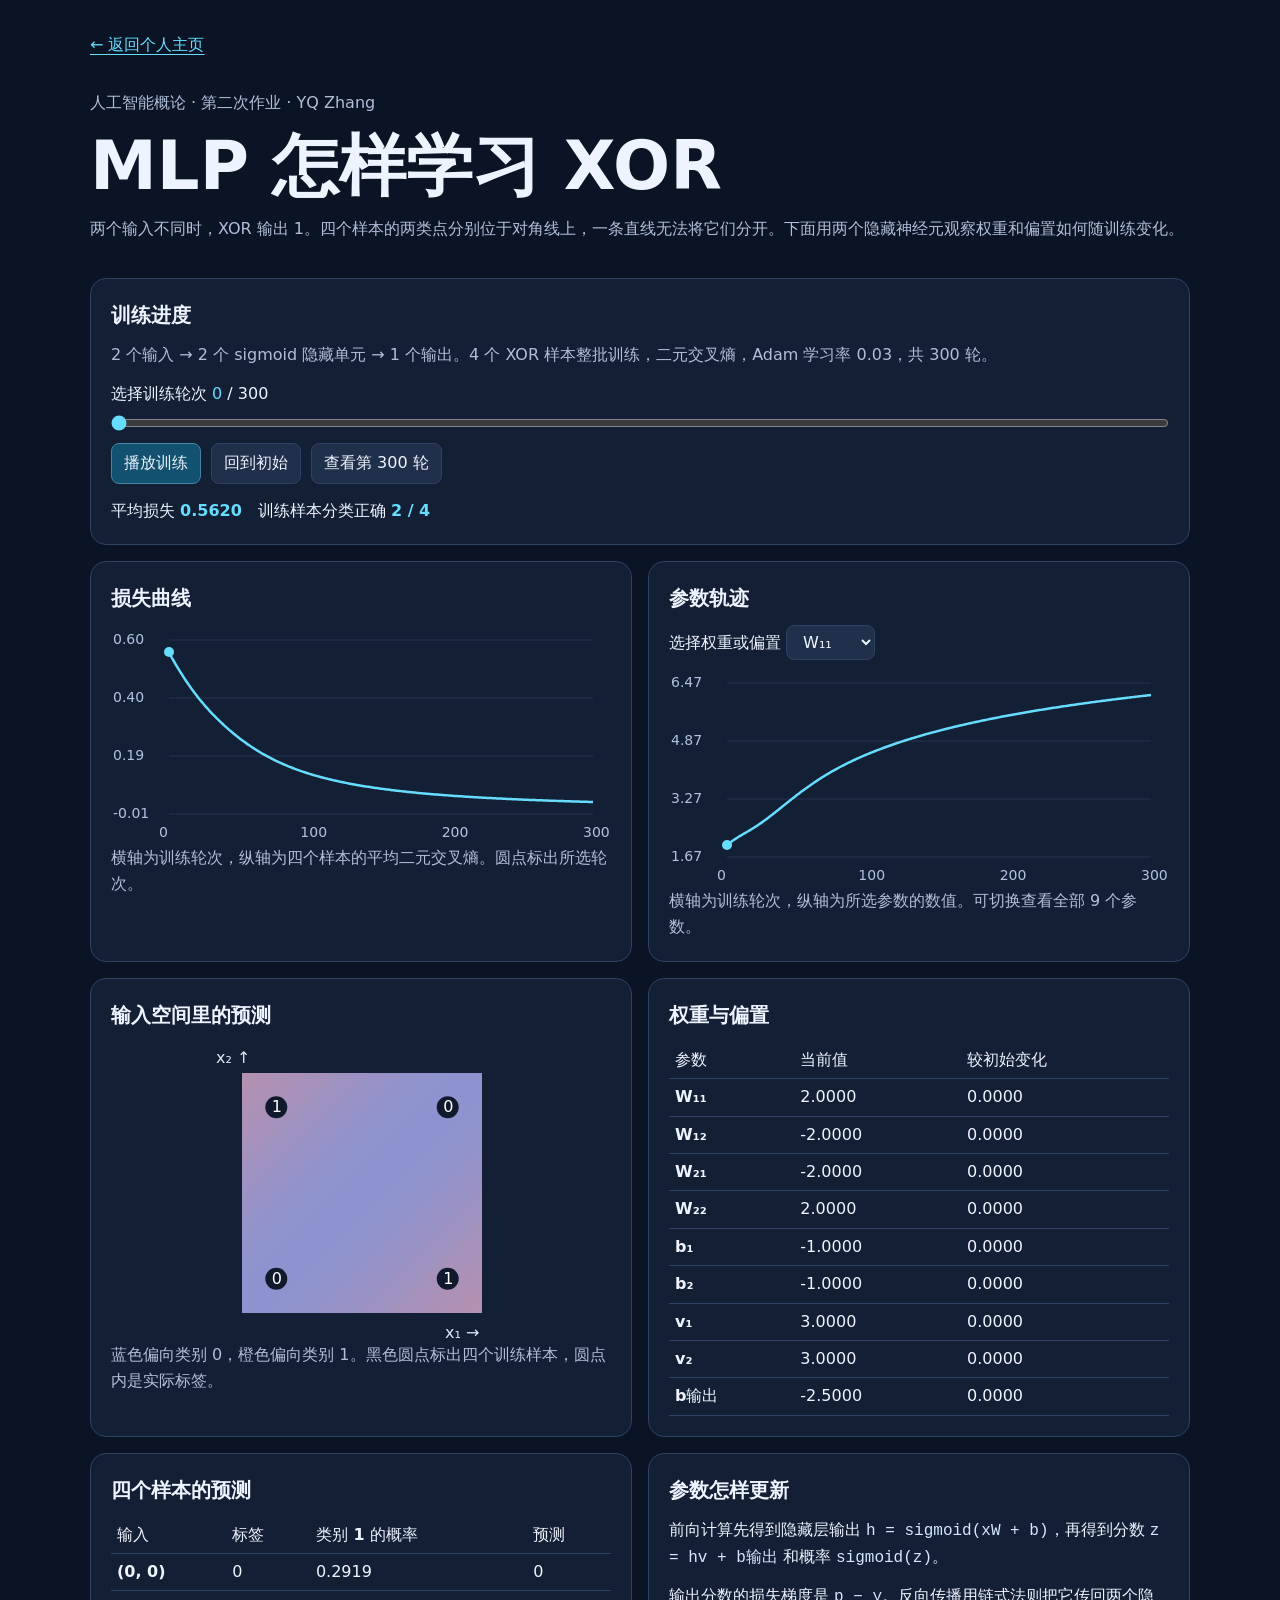
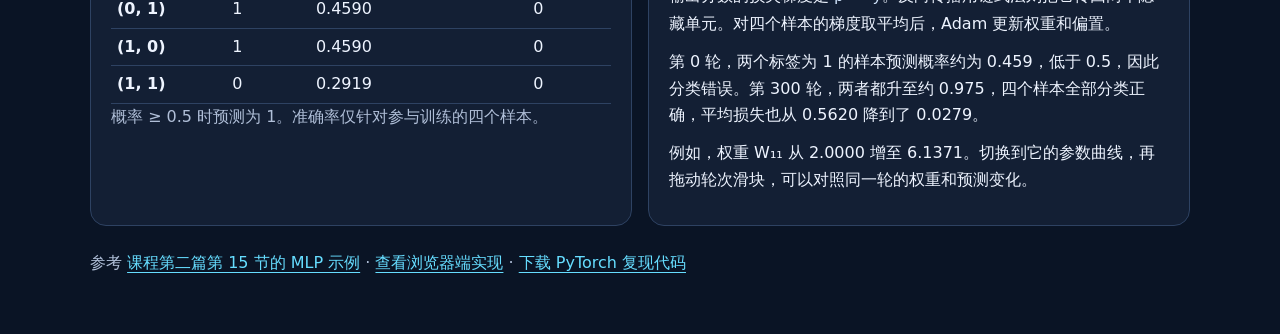
==== mlp.html @ 73d7cc65 "Add files via upload" ====
<!doctype html>
<html lang="zh-CN">
<head>
  <meta charset="utf-8">
  <meta name="viewport" content="width=device-width, initial-scale=1">
  <title>MLP 怎样学习 XOR · YQ Zhang</title>
  <script defer src="mlp.js"></script>
  <style>
    :root {color-scheme:dark; --ink:#eef4ff; --muted:#b0bfd8; --line:#2e4262; --accent:#66ddff; --panel:#131f34}
    * {box-sizing:border-box}
    body {margin:0; background:#0a1425; color:var(--ink); font:16px/1.65 system-ui,"Microsoft YaHei",sans-serif}
    main {width:min(1100px,calc(100% - 32px)); margin:auto; padding:32px 0 60px}
    a {color:var(--accent); text-underline-offset:4px}
    header {padding:32px 0 24px}
    h1 {font-size:clamp(2.1rem,6vw,4.2rem); line-height:1.12; margin:0 0 12px}
    h2 {font-size:1.25rem; margin:0 0 10px}
    p {margin:0 0 12px}
    .intro,.caption,figcaption {color:var(--muted)}
    .panel {border:1px solid var(--line); border-radius:16px; padding:20px; background:var(--panel); min-width:0}
    .grid {display:grid; grid-template-columns:repeat(2,minmax(0,1fr)); gap:16px; margin:16px 0}
    .controls,.metrics {display:flex; gap:10px; flex-wrap:wrap; align-items:center}
    .metrics {margin-top:14px; gap:16px}
    .metrics strong,output {color:var(--accent); font-variant-numeric:tabular-nums}
    .slider {display:block; width:100%; margin:8px 0 12px; accent-color:var(--accent)}
    button,select {font:inherit; border:1px solid var(--line); border-radius:8px; padding:6px 12px; background:#202f4a; color:var(--ink)}
    button {cursor:pointer}
    button:hover {border-color:var(--accent)}
    button:focus-visible,select:focus-visible,a:focus-visible,input:focus-visible {outline:2px solid var(--accent); outline-offset:3px}
    #play {background:#125270; border-color:#4385a3}
    canvas {display:block; width:100%; height:auto; margin-top:8px}
    #map {max-width:300px; margin:0 auto}
    figure {margin:0}
    table {border-collapse:collapse; width:100%; font-variant-numeric:tabular-nums}
    td,th {text-align:left; padding:5px 6px; border-bottom:1px solid var(--line)}
    th {font-weight:550}
    code {color:#d5e8ff; overflow-wrap:anywhere}
    footer {margin-top:24px;color:var(--muted)}
    @media(max-width:720px) { .grid {grid-template-columns:1fr} }
  </style>
</head>
<body>
<main>
  <a href="index.html">← 返回个人主页</a>
  <header>
    <p class="caption">人工智能概论 · 第二次作业 · YQ Zhang</p>
    <h1>MLP 怎样学习 XOR</h1>
    <p class="intro">两个输入不同时，XOR 输出 1。四个样本的两类点分别位于对角线上，一条直线无法将它们分开。下面用两个隐藏神经元观察权重和偏置如何随训练变化。</p>
  </header>
  <section class="panel" aria-labelledby="training">
    <h2 id="training">训练进度</h2>
    <p class="caption">2 个输入 → 2 个 sigmoid 隐藏单元 → 1 个输出。4 个 XOR 样本整批训练，二元交叉熵，Adam 学习率 0.03，共 300 轮。</p>
    <label for="epoch">选择训练轮次 <output id="epoch-value" for="epoch">0</output> / 300</label>
    <input class="slider" id="epoch" type="range" min="0" max="300" value="0">
    <div class="controls"><button id="play" type="button">播放训练</button><button id="reset" type="button">回到初始</button><button id="end" type="button">查看第 300 轮</button></div>
    <div class="metrics"><span>平均损失 <strong id="loss-value">—</strong></span><span>训练样本分类正确 <strong id="accuracy">—</strong></span></div>
    <noscript>请启用 JavaScript 以运行训练和显示图表。</noscript>
  </section>
  <div class="grid">
    <figure class="panel">
      <h2>损失曲线</h2>
      <canvas id="loss" width="500" height="220" role="img"></canvas>
      <figcaption>横轴为训练轮次，纵轴为四个样本的平均二元交叉熵。圆点标出所选轮次。</figcaption>
    </figure>
    <figure class="panel">
      <h2>参数轨迹</h2>
      <label for="parameter">选择权重或偏置</label> <select id="parameter"></select>
      <canvas id="trace" width="500" height="220" role="img"></canvas>
      <figcaption>横轴为训练轮次，纵轴为所选参数的数值。可切换查看全部 9 个参数。</figcaption>
    </figure>
    <figure class="panel">
      <h2>输入空间里的预测</h2>
      <canvas id="map" width="300" height="300" role="img" aria-label="XOR 输入平面的预测概率热图，具体样本预测见下表"></canvas>
      <figcaption>蓝色偏向类别 0，橙色偏向类别 1。黑色圆点标出四个训练样本，圆点内是实际标签。</figcaption>
    </figure>
    <section class="panel">
      <h2>权重与偏置</h2>
      <table aria-label="所选轮次的模型参数">
        <thead><tr><th scope="col">参数</th><th scope="col">当前值</th><th scope="col">较初始变化</th></tr></thead>
        <tbody id="parameters"></tbody>
      </table>
    </section>
  </div>
  <div class="grid">
    <section class="panel">
      <h2>四个样本的预测</h2>
      <table aria-label="XOR 样本的预测结果">
        <thead><tr><th scope="col">输入</th><th scope="col">标签</th><th scope="col">类别 1 的概率</th><th scope="col">预测</th></tr></thead>
        <tbody id="predictions"></tbody>
      </table>
      <p class="caption">概率 ≥ 0.5 时预测为 1。准确率仅针对参与训练的四个样本。</p>
    </section>
    <section class="panel">
      <h2>参数怎样更新</h2>
      <p>前向计算先得到隐藏层输出 <code>h = sigmoid(xW + b)</code>，再得到分数 <code>z = hv + b输出</code> 和概率 <code>sigmoid(z)</code>。</p>
      <p>输出分数的损失梯度是 <code>p − y</code>。反向传播用链式法则把它传回两个隐藏单元。对四个样本的梯度取平均后，Adam 更新权重和偏置。</p>
      <p>第 0 轮，两个标签为 1 的样本预测概率约为 0.459，低于 0.5，因此分类错误。第 300 轮，两者都升至约 0.975，四个样本全部分类正确，平均损失也从 0.5620 降到了 0.0279。</p>
      <p>例如，权重 W₁₁ 从 2.0000 增至 6.1371。切换到它的参数曲线，再拖动轮次滑块，可以对照同一轮的权重和预测变化。</p>
    </section>
  </div>
  <footer>参考 <a href="https://zhumy.github.io/Introduction_to_Artificial_Intelligence/#v7-p034c">课程第二篇第 15 节的 MLP 示例</a> · <a href="mlp.js">查看浏览器端实现</a> · <a href="mlp.py" download>下载 PyTorch 复现代码</a></footer>
</main>
</body>
</html>
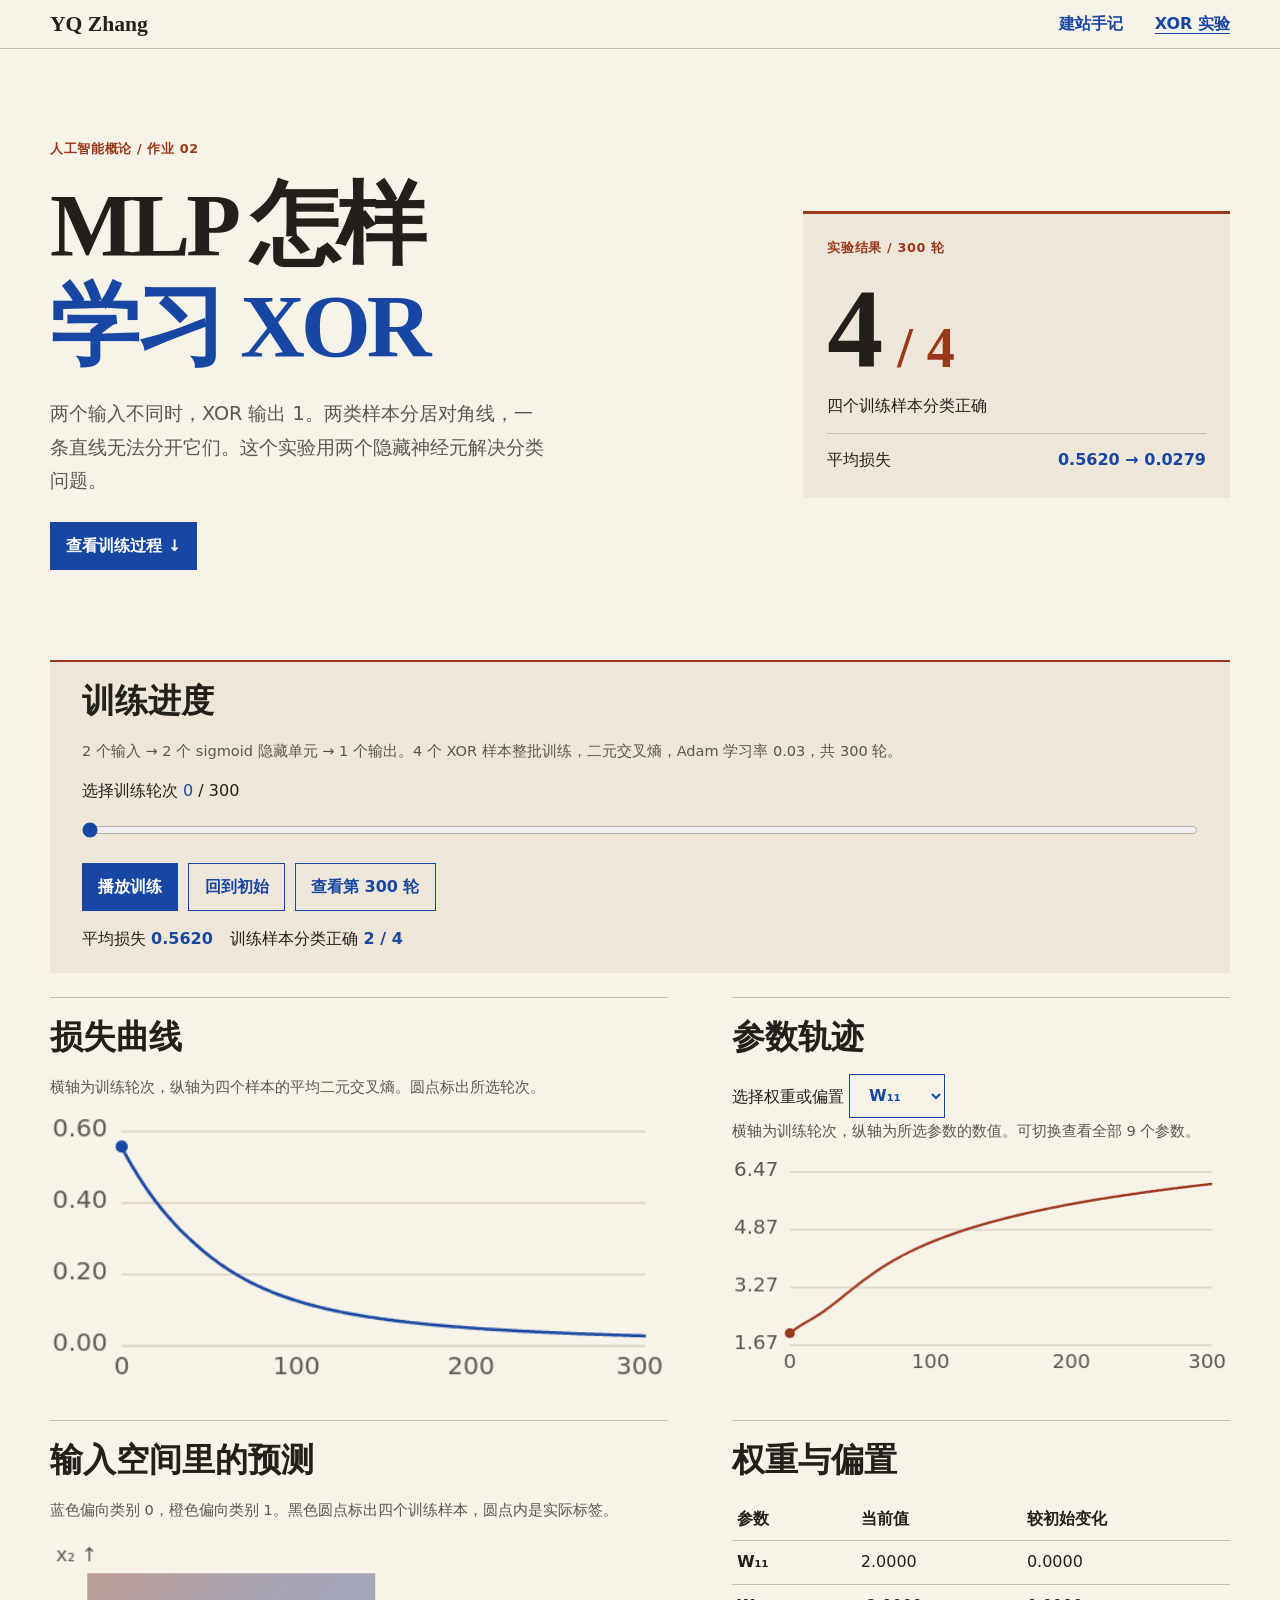
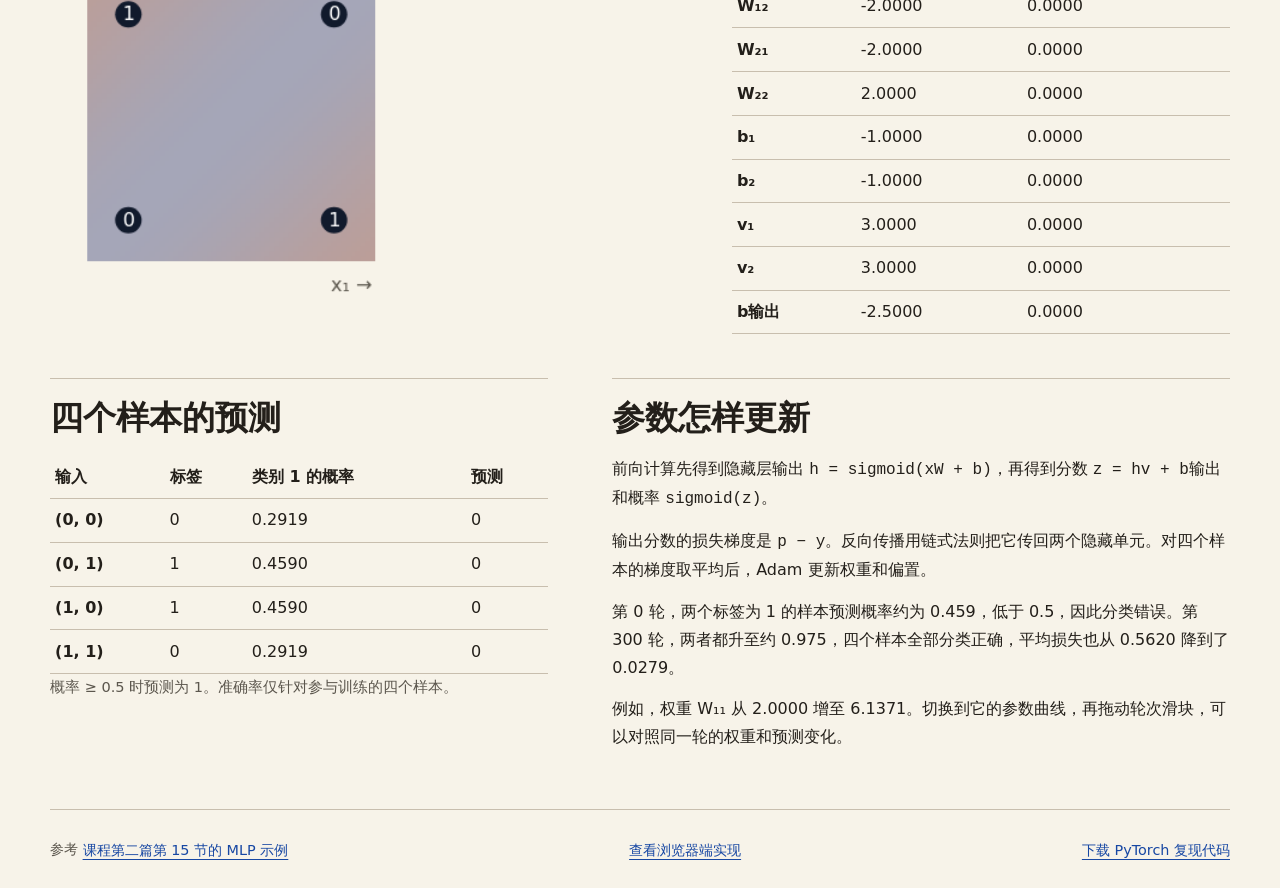
==== commit 2f1aeeb4: "Publish AI practice journal redesign" ====
--- a/mlp.html
+++ b/mlp.html
@@ -1,53 +1,46 @@
 <!doctype html>
-<html lang="zh-CN">
+<html lang="zh-CN" data-type="software" data-motion="on">
 <head>
   <meta charset="utf-8">
   <meta name="viewport" content="width=device-width, initial-scale=1">
   <title>MLP 怎样学习 XOR · YQ Zhang</title>
+  <meta name="theme-color" content="#f7f3e9">
+  <meta name="page-type" content="software">
+  <meta name="site-kind" content="software">
+  <meta name="description" content="用曲线、参数表和预测热图观察 MLP 学习 XOR 的 300 轮训练。">
+  <meta property="og:title" content="MLP 怎样学习 XOR · YQ Zhang">
+  <meta property="og:description" content="用曲线、参数表和预测热图观察 MLP 学习 XOR 的 300 轮训练。">
+  <link rel="stylesheet" href="journal.css">
   <script defer src="mlp.js"></script>
-  <style>
-    :root {color-scheme:dark; --ink:#eef4ff; --muted:#b0bfd8; --line:#2e4262; --accent:#66ddff; --panel:#131f34}
-    * {box-sizing:border-box}
-    body {margin:0; background:#0a1425; color:var(--ink); font:16px/1.65 system-ui,"Microsoft YaHei",sans-serif}
-    main {width:min(1100px,calc(100% - 32px)); margin:auto; padding:32px 0 60px}
-    a {color:var(--accent); text-underline-offset:4px}
-    header {padding:32px 0 24px}
-    h1 {font-size:clamp(2.1rem,6vw,4.2rem); line-height:1.12; margin:0 0 12px}
-    h2 {font-size:1.25rem; margin:0 0 10px}
-    p {margin:0 0 12px}
-    .intro,.caption,figcaption {color:var(--muted)}
-    .panel {border:1px solid var(--line); border-radius:16px; padding:20px; background:var(--panel); min-width:0}
-    .grid {display:grid; grid-template-columns:repeat(2,minmax(0,1fr)); gap:16px; margin:16px 0}
-    .controls,.metrics {display:flex; gap:10px; flex-wrap:wrap; align-items:center}
-    .metrics {margin-top:14px; gap:16px}
-    .metrics strong,output {color:var(--accent); font-variant-numeric:tabular-nums}
-    .slider {display:block; width:100%; margin:8px 0 12px; accent-color:var(--accent)}
-    button,select {font:inherit; border:1px solid var(--line); border-radius:8px; padding:6px 12px; background:#202f4a; color:var(--ink)}
-    button {cursor:pointer}
-    button:hover {border-color:var(--accent)}
-    button:focus-visible,select:focus-visible,a:focus-visible,input:focus-visible {outline:2px solid var(--accent); outline-offset:3px}
-    #play {background:#125270; border-color:#4385a3}
-    canvas {display:block; width:100%; height:auto; margin-top:8px}
-    #map {max-width:300px; margin:0 auto}
-    figure {margin:0}
-    table {border-collapse:collapse; width:100%; font-variant-numeric:tabular-nums}
-    td,th {text-align:left; padding:5px 6px; border-bottom:1px solid var(--line)}
-    th {font-weight:550}
-    code {color:#d5e8ff; overflow-wrap:anywhere}
-    footer {margin-top:24px;color:var(--muted)}
-    @media(max-width:720px) { .grid {grid-template-columns:1fr} }
-  </style>
 </head>
 <body>
-<main>
-  <a href="index.html">← 返回个人主页</a>
-  <header>
-    <p class="caption">人工智能概论 · 第二次作业 · YQ Zhang</p>
-    <h1>MLP 怎样学习 XOR</h1>
-    <p class="intro">两个输入不同时，XOR 输出 1。四个样本的两类点分别位于对角线上，一条直线无法将它们分开。下面用两个隐藏神经元观察权重和偏置如何随训练变化。</p>
+<a class="skip" href="#top">跳到正文</a>
+<header class="masthead">
+  <nav class="wrap nav-centre" aria-label="页面导航">
+    <a class="brand" href="index.html">YQ Zhang</a>
+    <div class="nav-links">
+      <a href="index.html#process">建站手记</a>
+      <a href="mlp.html" aria-current="page">XOR 实验</a>
+    </div>
+  </nav>
+</header>
+<main id="top" class="wrap experiment" tabindex="-1">
+  <header class="cover experiment-cover" data-enter>
+    <div>
+      <p class="kicker">人工智能概论 / 作业 02</p>
+      <h1>MLP 怎样<br><span>学习 XOR</span></h1>
+      <p class="lede">两个输入不同时，XOR 输出 1。两类样本分居对角线，一条直线无法分开它们。这个实验用两个隐藏神经元解决分类问题。</p>
+      <div class="actions"><a class="button" href="#training">查看训练过程 ↓</a></div>
+    </div>
+    <div class="experiment-result">
+      <p class="kicker">实验结果 / 300 轮</p>
+      <p class="result-number">4<span> / 4</span></p>
+      <p>四个训练样本分类正确</p>
+      <div class="result-loss"><span>平均损失</span><strong>0.5620 → 0.0279</strong></div>
+    </div>
   </header>
-  <section class="panel" aria-labelledby="training">
-    <h2 id="training">训练进度</h2>
+  <section class="panel" id="training" aria-labelledby="training-title">
+    <h2 id="training-title">训练进度</h2>
     <p class="caption">2 个输入 → 2 个 sigmoid 隐藏单元 → 1 个输出。4 个 XOR 样本整批训练，二元交叉熵，Adam 学习率 0.03，共 300 轮。</p>
     <label for="epoch">选择训练轮次 <output id="epoch-value" for="epoch">0</output> / 300</label>
     <input class="slider" id="epoch" type="range" min="0" max="300" value="0">
@@ -58,19 +51,19 @@
   <div class="grid">
     <figure class="panel">
       <h2>损失曲线</h2>
+      <p class="caption">横轴为训练轮次，纵轴为四个样本的平均二元交叉熵。圆点标出所选轮次。</p>
       <canvas id="loss" width="500" height="220" role="img"></canvas>
-      <figcaption>横轴为训练轮次，纵轴为四个样本的平均二元交叉熵。圆点标出所选轮次。</figcaption>
     </figure>
     <figure class="panel">
       <h2>参数轨迹</h2>
       <label for="parameter">选择权重或偏置</label> <select id="parameter"></select>
+      <p class="caption">横轴为训练轮次，纵轴为所选参数的数值。可切换查看全部 9 个参数。</p>
       <canvas id="trace" width="500" height="220" role="img"></canvas>
-      <figcaption>横轴为训练轮次，纵轴为所选参数的数值。可切换查看全部 9 个参数。</figcaption>
     </figure>
     <figure class="panel">
       <h2>输入空间里的预测</h2>
+      <p class="caption">蓝色偏向类别 0，橙色偏向类别 1。黑色圆点标出四个训练样本，圆点内是实际标签。</p>
       <canvas id="map" width="300" height="300" role="img" aria-label="XOR 输入平面的预测概率热图，具体样本预测见下表"></canvas>
-      <figcaption>蓝色偏向类别 0，橙色偏向类别 1。黑色圆点标出四个训练样本，圆点内是实际标签。</figcaption>
     </figure>
     <section class="panel">
       <h2>权重与偏置</h2>
@@ -80,7 +73,7 @@
       </table>
     </section>
   </div>
-  <div class="grid">
+  <div class="grid analysis-grid">
     <section class="panel">
       <h2>四个样本的预测</h2>
       <table aria-label="XOR 样本的预测结果">
@@ -97,7 +90,7 @@
       <p>例如，权重 W₁₁ 从 2.0000 增至 6.1371。切换到它的参数曲线，再拖动轮次滑块，可以对照同一轮的权重和预测变化。</p>
     </section>
   </div>
-  <footer>参考 <a href="https://zhumy.github.io/Introduction_to_Artificial_Intelligence/#v7-p034c">课程第二篇第 15 节的 MLP 示例</a> · <a href="mlp.js">查看浏览器端实现</a> · <a href="mlp.py" download>下载 PyTorch 复现代码</a></footer>
+  <footer class="footer sources"><span>参考 <a href="https://zhumy.github.io/Introduction_to_Artificial_Intelligence/#v7-p034c">课程第二篇第 15 节的 MLP 示例</a></span><a href="mlp.js">查看浏览器端实现</a><a href="mlp.py" download>下载 PyTorch 复现代码</a></footer>
 </main>
 </body>
 </html>
--- a/journal.css
+++ b/journal.css
@@ -0,0 +1,95 @@
+:root {
+  color-scheme: light;
+  --paper: #f7f3e9;
+  --ink: #231f1a;
+  --muted: #5c574e;
+  --line: #c8beae;
+  --blue: #1747a3;
+  --orange: #9d3719;
+  --wash: #eee7d9;
+  --display: "Cormorant Garamond", Georgia, "Songti SC", SimSun, serif;
+  --body: Inter, "Microsoft YaHei", system-ui, sans-serif;
+}
+
+* { box-sizing: border-box; }
+body { margin: 0; background: var(--paper); color: var(--ink); font: 1rem/1.75 var(--body); }
+h1, h2 { font-family: var(--display); line-height: 1.13; text-wrap: balance; }
+h1 { margin: 0; font-size: clamp(2.65rem, 7vw, 7rem); letter-spacing: -.045em; }
+h1 span { color: var(--blue); }
+h2 { margin: 0 0 .55em; font-size: clamp(1.5rem, 3.2vw, 3.45rem); }
+h3 { margin: 0 0 .35rem; font-size: 1.075rem; }
+p { margin: 0 0 .85rem; }
+a { color: var(--blue); text-underline-offset: 4px; }
+a:hover { text-decoration-thickness: 2px; }
+:focus-visible { outline: 2px solid var(--blue); outline-offset: 4px; }
+code { overflow-wrap: anywhere; }
+.wrap { width: min(1180px, calc(100% - 72px)); margin-inline: auto; }
+.skip { position: fixed; z-index: 10; top: 8px; left: 8px; padding: 10px; background: white; transform: translateY(-150%); }
+.skip:focus { transform: none; }
+.masthead { border-bottom: 1px solid var(--line); }
+.masthead nav, .nav-links { display: flex; align-items: center; justify-content: space-between; gap: clamp(.6rem, 3vw, 2rem); }
+.masthead a { display: inline-flex; align-items: center; min-height: 48px; font-weight: 650; }
+.brand { color: var(--ink); font: 700 1.35rem var(--display); text-decoration: none; }
+.nav-links a { text-decoration: none; }
+.nav-links a:hover, .nav-links [aria-current] { text-decoration: underline; }
+.cover { display: grid; grid-template-columns: minmax(0, 1.4fr) minmax(0, .9fr); align-items: center; gap: clamp(2rem, 7vw, 7rem); padding-block: clamp(3.2rem, 10vw, 8rem); }
+main > .cover:not(.experiment-cover) { min-height: calc(100svh - 49px); }
+.cover[data-enter] { animation: arrive .55s ease-out both; }
+@keyframes arrive { from { opacity: .65; transform: translateY(6px); } to { opacity: 1; transform: none; } }
+.kicker { color: var(--orange); font: 700 .8rem/1.5 "IBM Plex Mono", var(--body); letter-spacing: .05em; margin-bottom: 1rem; }
+.lede { margin: 1.3rem 0 1.5rem; color: var(--muted); max-width: 31rem; font-size: clamp(1rem, 1.6vw, 1.2rem); }
+.actions, .controls { display: flex; flex-wrap: wrap; gap: 10px; }
+.button, button, select { display: inline-flex; align-items: center; justify-content: center; min-height: 44px; padding: .58rem .95rem; border: 1px solid var(--blue); background: var(--blue); color: white; font: inherit; font-weight: 700; text-decoration: none; cursor: pointer; transition: background .15s, transform .15s; }
+.button-outline, button:not(#play), select { background: transparent; color: var(--blue); }
+.button:hover, button:hover { transform: translateY(-1px); }
+.button-outline:hover, button:not(#play):hover { background: #e4eafa; }
+.button:active, button:active { transform: translateY(1px); }
+.specimen { display: block; padding: clamp(1rem, 3vw, 2rem); border: 1px solid var(--line); background: var(--wash); color: var(--ink); text-decoration: none; transition: transform .18s, border-color .18s; }
+.specimen:hover { transform: translateY(-2px); border-color: var(--blue); }
+.specimen-head, .specimen-foot { display: flex; justify-content: space-between; gap: .5rem; font-size: .78rem; font-weight: 700; }
+.specimen-head { color: var(--orange); }
+.specimen-foot { color: var(--muted); }
+.specimen-grid { display: grid; grid-template-columns: repeat(2, minmax(0, 1fr)); gap: 3px; margin-block: 12px; }
+.specimen-grid div { display: grid; align-content: space-between; min-height: clamp(70px, 11vw, 128px); padding: clamp(.6rem, 2vw, 1.1rem); background: #efc5a7; }
+.specimen-grid .specimen-blue { background: #cddbef; }
+.specimen-grid strong { font: 700 clamp(1.5rem, 3vw, 3.2rem)/1 var(--display); font-variant-numeric: tabular-nums; }
+.editorial, .author { border-top: 1px solid var(--line); padding-block: clamp(2.5rem, 6vw, 5.5rem); }
+.editorial { display: grid; grid-template-columns: minmax(0, .9fr) minmax(0, 1.4fr); gap: clamp(1rem, 6vw, 6rem); }
+.story { list-style: none; margin: 0; padding: 0; counter-reset: chapter; }
+.story li { counter-increment: chapter; display: grid; grid-template-columns: 2.1rem minmax(0, 1fr); gap: .9rem; }
+.story li::before { content: counter(chapter, decimal-leading-zero); color: var(--orange); font: 700 .8rem/2 monospace; }
+.story li + li, .notes article + article { border-top: 1px solid var(--line); margin-top: .9rem; padding-top: .9rem; }
+.story p, .notes p, .caption { color: var(--muted); }
+.author, .footer { display: flex; flex-wrap: wrap; justify-content: space-between; align-items: baseline; gap: .6rem 1.5rem; }
+.footer { border-top: 1px solid var(--line); padding-block: 1.15rem; color: var(--muted); font-size: .9rem; }
+.footer a { display: inline-flex; align-items: center; min-height: 44px; }
+.experiment-cover { padding-block: clamp(3rem, 7vw, 6rem); }
+.experiment-result { border-top: 3px solid var(--orange); padding: 1.5rem; background: var(--wash); }
+.result-number { font: 700 clamp(4rem, 9vw, 7rem)/1 var(--display); margin-bottom: .4rem; }
+.result-number span { color: var(--orange); font-size: .5em; }
+.result-loss { border-top: 1px solid var(--line); display: flex; flex-wrap: wrap; justify-content: space-between; gap: .5rem; padding-top: .7rem; }
+.result-loss strong, .metrics strong, output { color: var(--blue); font-variant-numeric: tabular-nums; }
+.panel { margin: 0; min-width: 0; border-top: 1px solid var(--line); padding: 1.25rem 0; }
+.panel h2 { font-size: clamp(1.35rem, 2.6vw, 2.35rem); }
+#training { border-color: var(--orange); border-width: 2px; scroll-margin-top: 1rem; background: var(--wash); padding-inline: clamp(.8rem, 3vw, 2rem); }
+.grid { display: grid; grid-template-columns: minmax(0, 1.24fr) minmax(0, 1fr); gap: 1rem clamp(1.5rem, 5vw, 4.5rem); margin-block: 1.5rem; }
+.analysis-grid { grid-template-columns: minmax(0, 1fr) minmax(0, 1.24fr); }
+.metrics { display: flex; flex-wrap: wrap; gap: .4rem 1.1rem; margin-top: .85rem; }
+.slider { display: block; width: 100%; min-height: 44px; margin: .2rem 0 .65rem; accent-color: var(--blue); }
+canvas { display: block; width: 100%; height: auto; }
+#map { max-width: 360px; }
+table { border-collapse: collapse; width: 100%; font-variant-numeric: tabular-nums; }
+td, th { text-align: left; padding: .46rem .32rem; border-bottom: 1px solid var(--line); }
+.caption { font-size: .91rem; }
+
+@media (max-width: 720px) {
+  .wrap { width: calc(100% - 36px); }
+  .cover, .editorial, .grid { grid-template-columns: minmax(0, 1fr); }
+  .cover { gap: 1.5rem; }
+  .nav-links a { font-size: .875rem; }
+  .button, .controls button { flex: 1 1 auto; }
+  td, th { font-size: .88rem; }
+}
+@media (prefers-reduced-motion: reduce) {
+  *, *::before, *::after { animation-duration: .01ms !important; transition-duration: .01ms !important; }
+}
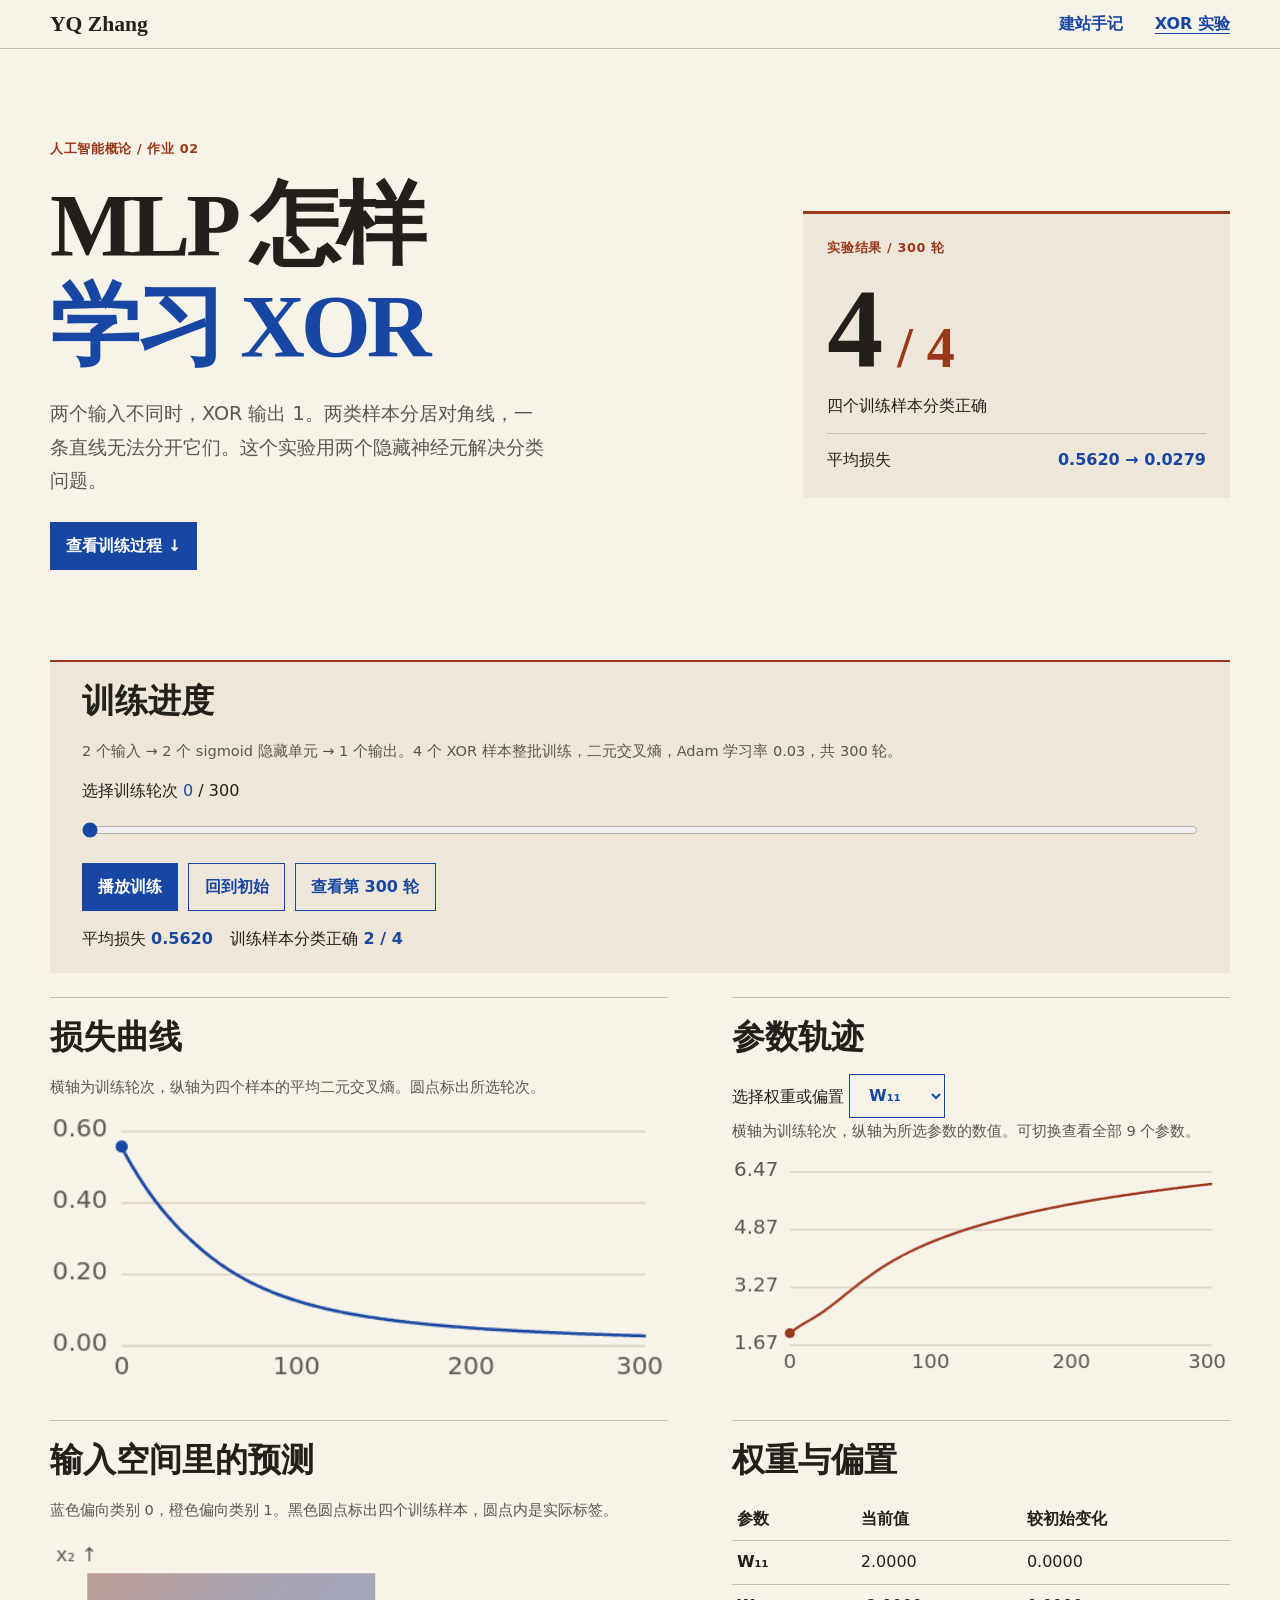
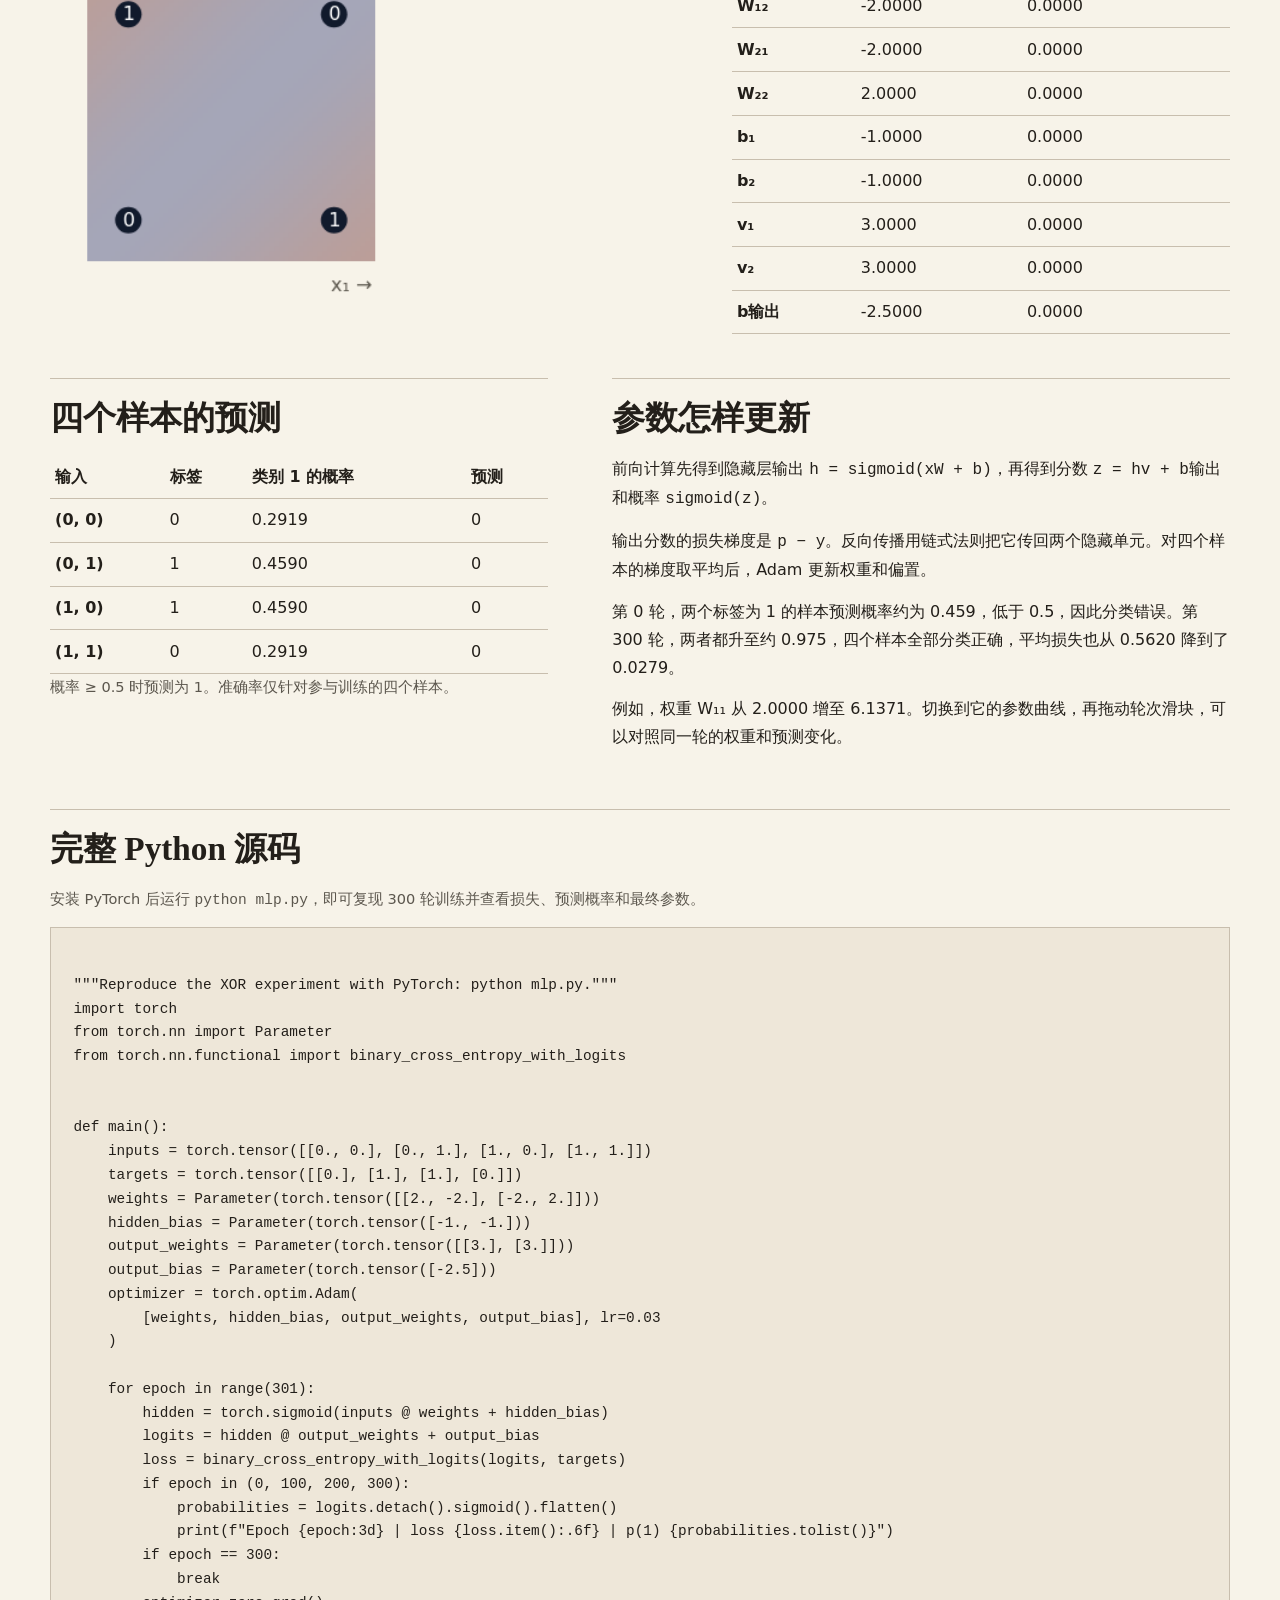
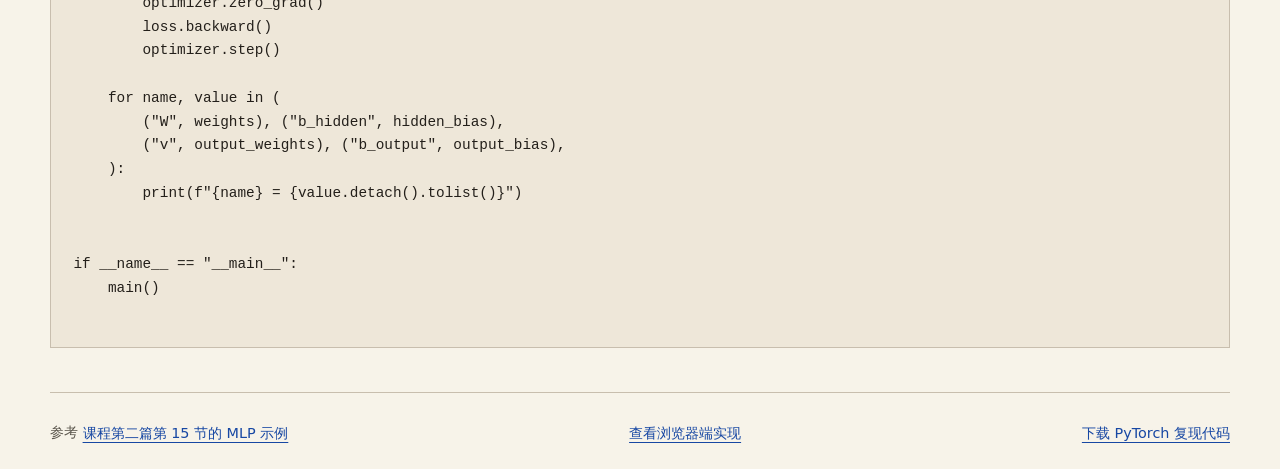
==== commit 1c29bfc1: "Restore homepage content and show full Python source" ====
--- a/mlp.html
+++ b/mlp.html
@@ -11,6 +11,10 @@
   <meta property="og:title" content="MLP 怎样学习 XOR · YQ Zhang">
   <meta property="og:description" content="用曲线、参数表和预测热图观察 MLP 学习 XOR 的 300 轮训练。">
   <link rel="stylesheet" href="journal.css">
+  <style>
+    .python-source { margin: 0 0 1.5rem; }
+    .python-source pre { margin: 0; padding: clamp(.8rem, 3vw, 1.4rem); border: 1px solid var(--line); background: var(--wash); font: .9rem/1.65 "Cascadia Mono", Consolas, monospace; white-space: pre-wrap; overflow-wrap: anywhere; tab-size: 4; }
+  </style>
   <script defer src="mlp.js"></script>
 </head>
 <body>
@@ -90,6 +94,51 @@
       <p>例如，权重 W₁₁ 从 2.0000 增至 6.1371。切换到它的参数曲线，再拖动轮次滑块，可以对照同一轮的权重和预测变化。</p>
     </section>
   </div>
+  <section class="panel python-source" id="python-source" aria-labelledby="python-title">
+    <h2 id="python-title">完整 Python 源码</h2>
+    <p class="caption">安装 PyTorch 后运行 <code>python mlp.py</code>，即可复现 300 轮训练并查看损失、预测概率和最终参数。</p>
+    <pre><code class="language-python">
+"""Reproduce the XOR experiment with PyTorch: python mlp.py."""
+import torch
+from torch.nn import Parameter
+from torch.nn.functional import binary_cross_entropy_with_logits
+
+
+def main():
+    inputs = torch.tensor([[0., 0.], [0., 1.], [1., 0.], [1., 1.]])
+    targets = torch.tensor([[0.], [1.], [1.], [0.]])
+    weights = Parameter(torch.tensor([[2., -2.], [-2., 2.]]))
+    hidden_bias = Parameter(torch.tensor([-1., -1.]))
+    output_weights = Parameter(torch.tensor([[3.], [3.]]))
+    output_bias = Parameter(torch.tensor([-2.5]))
+    optimizer = torch.optim.Adam(
+        [weights, hidden_bias, output_weights, output_bias], lr=0.03
+    )
+
+    for epoch in range(301):
+        hidden = torch.sigmoid(inputs @ weights + hidden_bias)
+        logits = hidden @ output_weights + output_bias
+        loss = binary_cross_entropy_with_logits(logits, targets)
+        if epoch in (0, 100, 200, 300):
+            probabilities = logits.detach().sigmoid().flatten()
+            print(f"Epoch {epoch:3d} | loss {loss.item():.6f} | p(1) {probabilities.tolist()}")
+        if epoch == 300:
+            break
+        optimizer.zero_grad()
+        loss.backward()
+        optimizer.step()
+
+    for name, value in (
+        ("W", weights), ("b_hidden", hidden_bias),
+        ("v", output_weights), ("b_output", output_bias),
+    ):
+        print(f"{name} = {value.detach().tolist()}")
+
+
+if __name__ == "__main__":
+    main()
+    </code></pre>
+  </section>
   <footer class="footer sources"><span>参考 <a href="https://zhumy.github.io/Introduction_to_Artificial_Intelligence/#v7-p034c">课程第二篇第 15 节的 MLP 示例</a></span><a href="mlp.js">查看浏览器端实现</a><a href="mlp.py" download>下载 PyTorch 复现代码</a></footer>
 </main>
 </body>
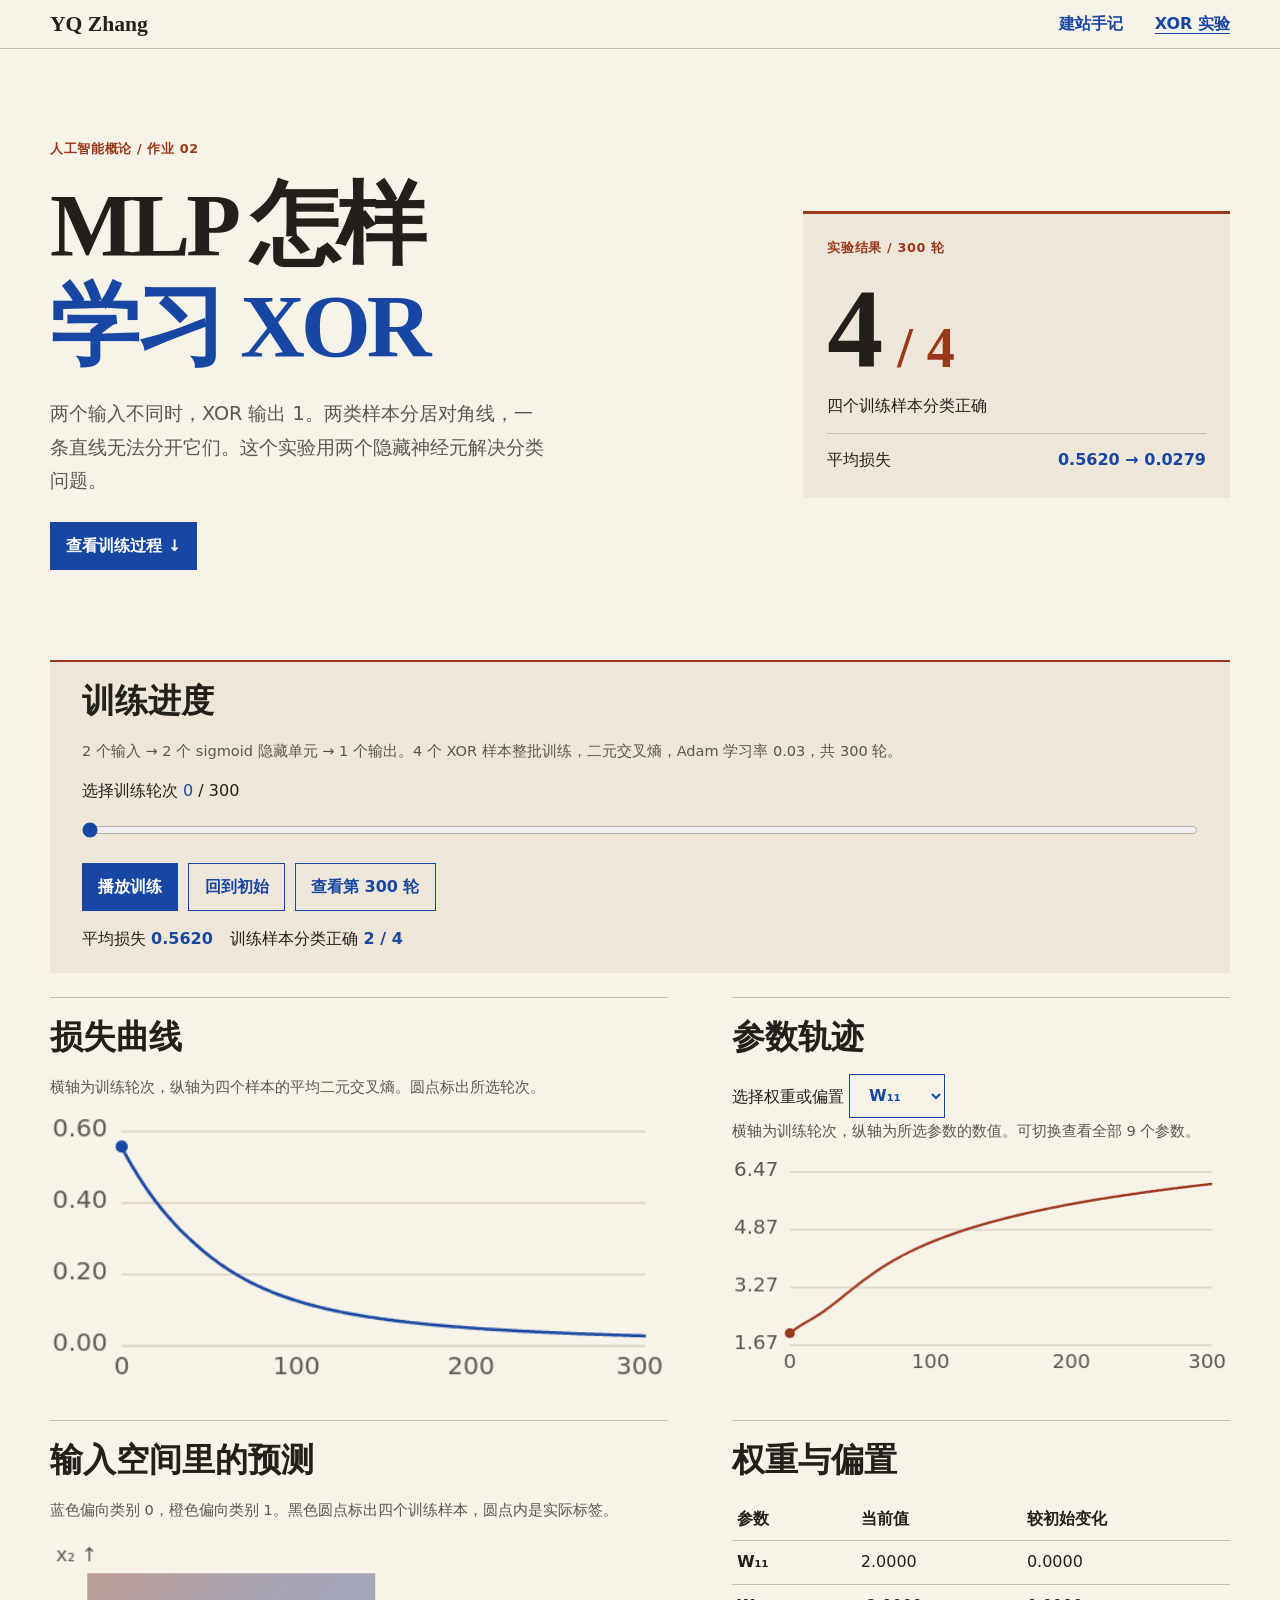
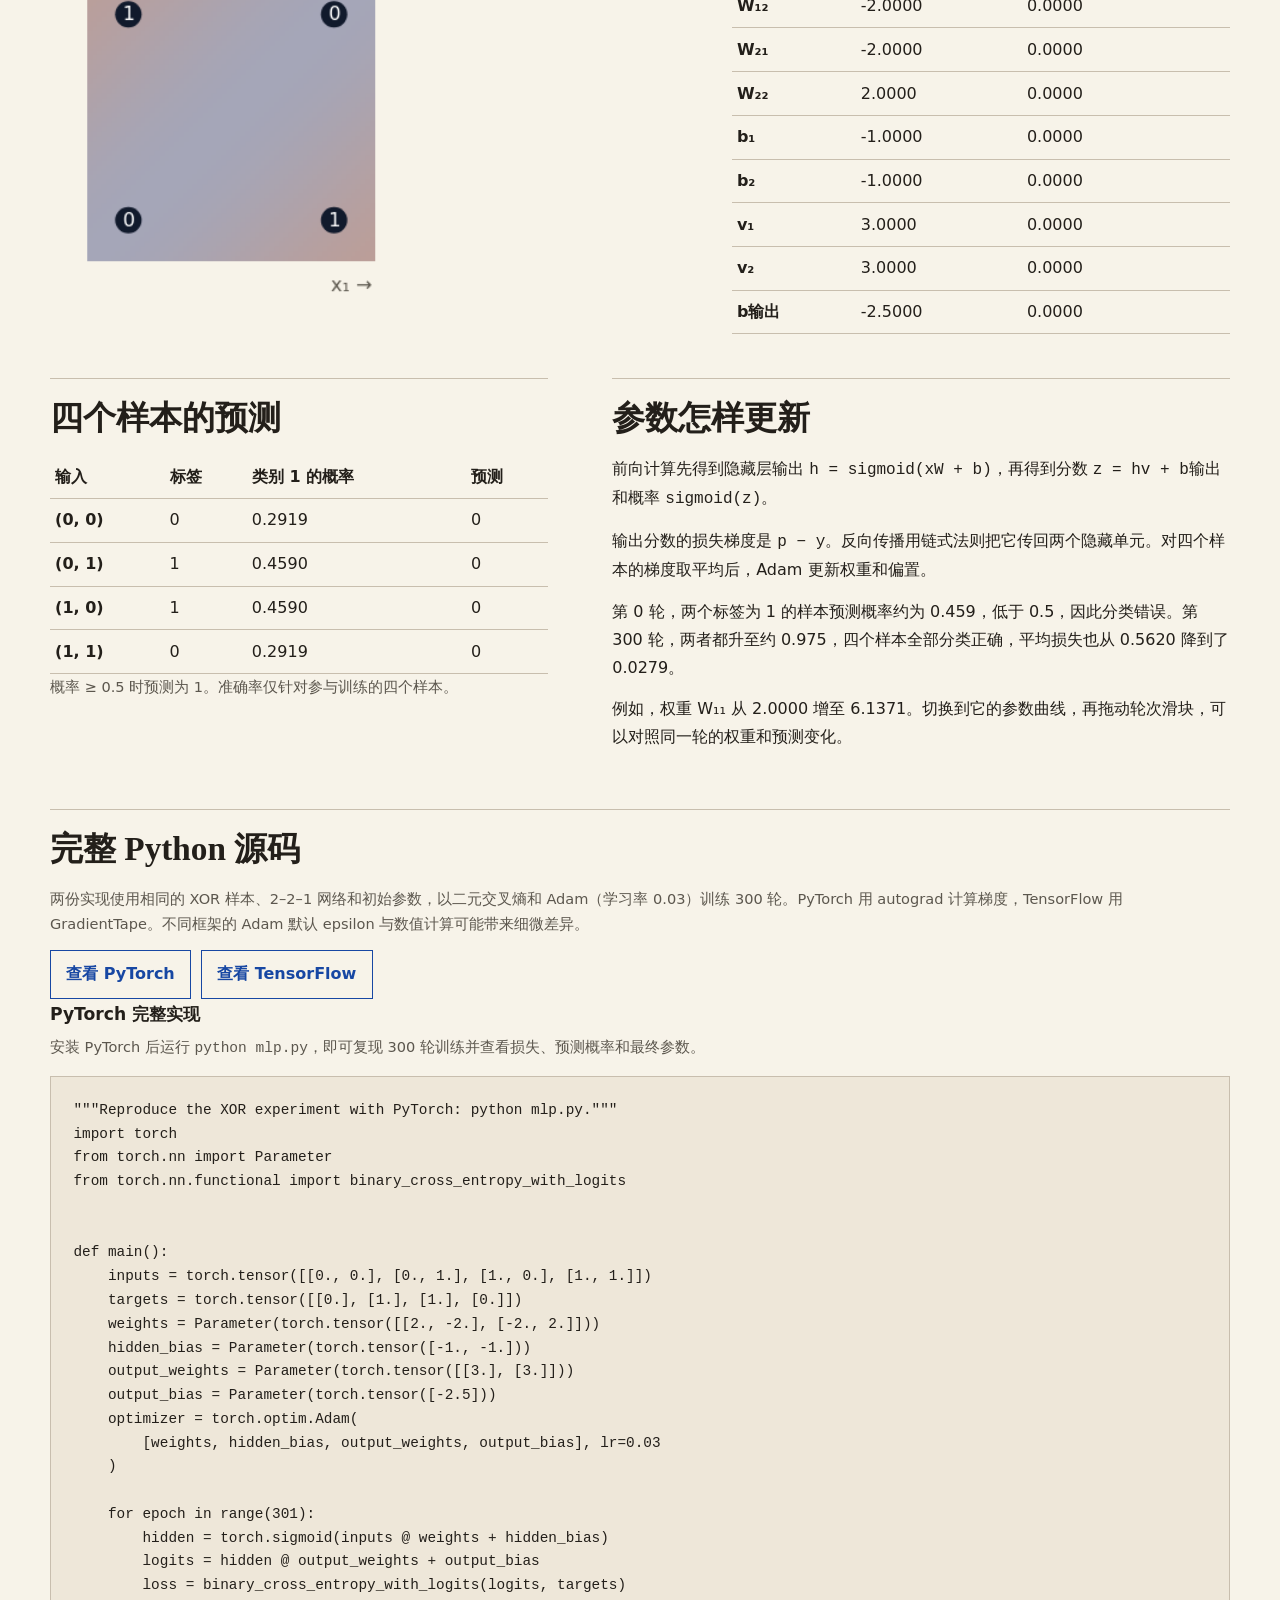
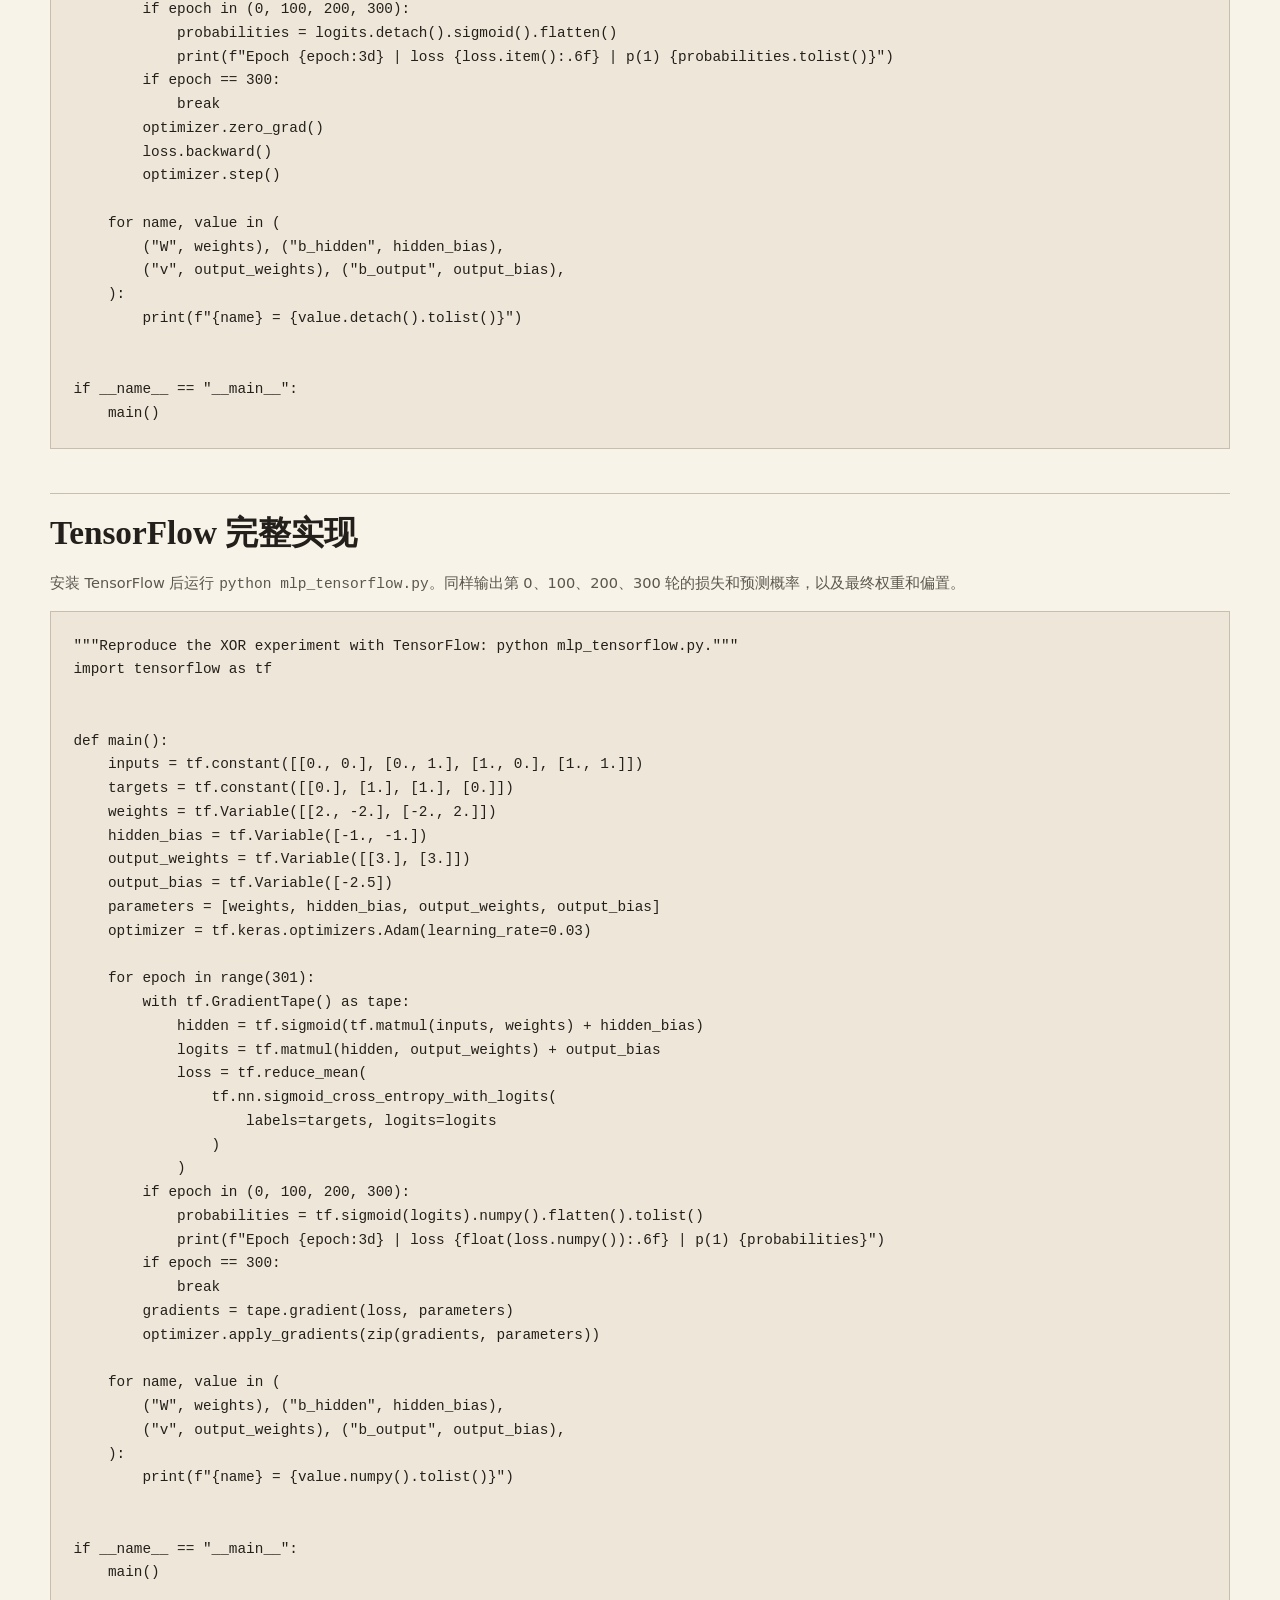
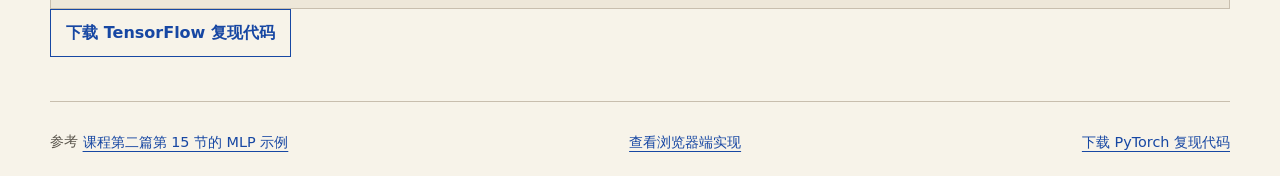
==== commit ebb87c9e: "Show full TensorFlow and PyTorch XOR implementations" ====
--- a/mlp.html
+++ b/mlp.html
@@ -96,9 +96,11 @@
   </div>
   <section class="panel python-source" id="python-source" aria-labelledby="python-title">
     <h2 id="python-title">完整 Python 源码</h2>
+    <p class="caption">两份实现使用相同的 XOR 样本、2–2–1 网络和初始参数，以二元交叉熵和 Adam（学习率 0.03）训练 300 轮。PyTorch 用 autograd 计算梯度，TensorFlow 用 GradientTape。不同框架的 Adam 默认 epsilon 与数值计算可能带来细微差异。</p>
+    <nav class="actions" aria-label="Python 源码导航"><a class="button button-outline" href="#pytorch-source">查看 PyTorch</a><a class="button button-outline" href="#tensorflow-source">查看 TensorFlow</a></nav>
+    <h3 id="pytorch-source">PyTorch 完整实现</h3>
     <p class="caption">安装 PyTorch 后运行 <code>python mlp.py</code>，即可复现 300 轮训练并查看损失、预测概率和最终参数。</p>
-    <pre><code class="language-python">
-"""Reproduce the XOR experiment with PyTorch: python mlp.py."""
+    <pre><code class="language-python">"""Reproduce the XOR experiment with PyTorch: python mlp.py."""
 import torch
 from torch.nn import Parameter
 from torch.nn.functional import binary_cross_entropy_with_logits
@@ -137,7 +139,52 @@
 
 if __name__ == "__main__":
     main()
-    </code></pre>
+</code></pre>
+  </section>
+  <section class="panel python-source" id="tensorflow-source" aria-labelledby="tensorflow-title">
+    <h2 id="tensorflow-title">TensorFlow 完整实现</h2>
+    <p class="caption">安装 TensorFlow 后运行 <code>python mlp_tensorflow.py</code>。同样输出第 0、100、200、300 轮的损失和预测概率，以及最终权重和偏置。</p>
+    <pre><code class="language-python">"""Reproduce the XOR experiment with TensorFlow: python mlp_tensorflow.py."""
+import tensorflow as tf
+
+
+def main():
+    inputs = tf.constant([[0., 0.], [0., 1.], [1., 0.], [1., 1.]])
+    targets = tf.constant([[0.], [1.], [1.], [0.]])
+    weights = tf.Variable([[2., -2.], [-2., 2.]])
+    hidden_bias = tf.Variable([-1., -1.])
+    output_weights = tf.Variable([[3.], [3.]])
+    output_bias = tf.Variable([-2.5])
+    parameters = [weights, hidden_bias, output_weights, output_bias]
+    optimizer = tf.keras.optimizers.Adam(learning_rate=0.03)
+
+    for epoch in range(301):
+        with tf.GradientTape() as tape:
+            hidden = tf.sigmoid(tf.matmul(inputs, weights) + hidden_bias)
+            logits = tf.matmul(hidden, output_weights) + output_bias
+            loss = tf.reduce_mean(
+                tf.nn.sigmoid_cross_entropy_with_logits(
+                    labels=targets, logits=logits
+                )
+            )
+        if epoch in (0, 100, 200, 300):
+            probabilities = tf.sigmoid(logits).numpy().flatten().tolist()
+            print(f"Epoch {epoch:3d} | loss {float(loss.numpy()):.6f} | p(1) {probabilities}")
+        if epoch == 300:
+            break
+        gradients = tape.gradient(loss, parameters)
+        optimizer.apply_gradients(zip(gradients, parameters))
+
+    for name, value in (
+        ("W", weights), ("b_hidden", hidden_bias),
+        ("v", output_weights), ("b_output", output_bias),
+    ):
+        print(f"{name} = {value.numpy().tolist()}")
+
+
+if __name__ == "__main__":
+    main()</code></pre>
+    <a class="button button-outline" href="mlp_tensorflow.py" download>下载 TensorFlow 复现代码</a>
   </section>
   <footer class="footer sources"><span>参考 <a href="https://zhumy.github.io/Introduction_to_Artificial_Intelligence/#v7-p034c">课程第二篇第 15 节的 MLP 示例</a></span><a href="mlp.js">查看浏览器端实现</a><a href="mlp.py" download>下载 PyTorch 复现代码</a></footer>
 </main>
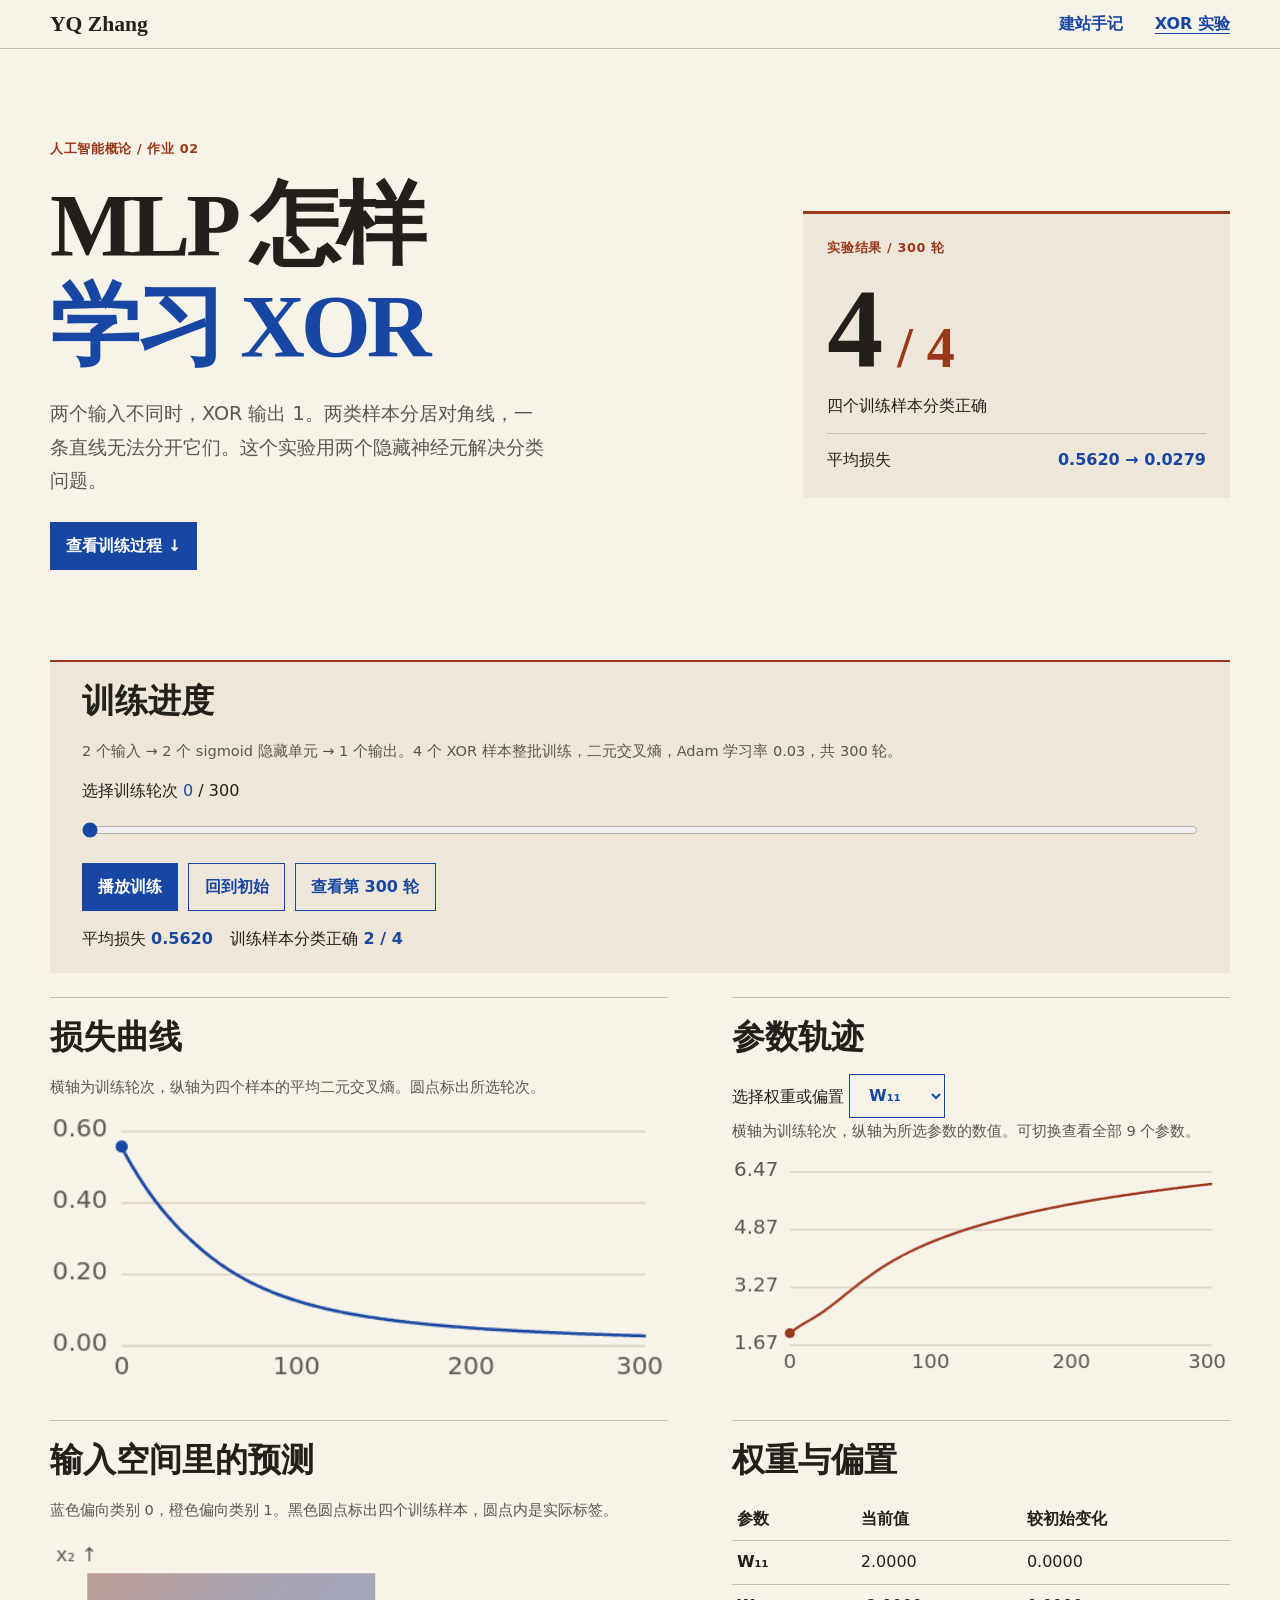
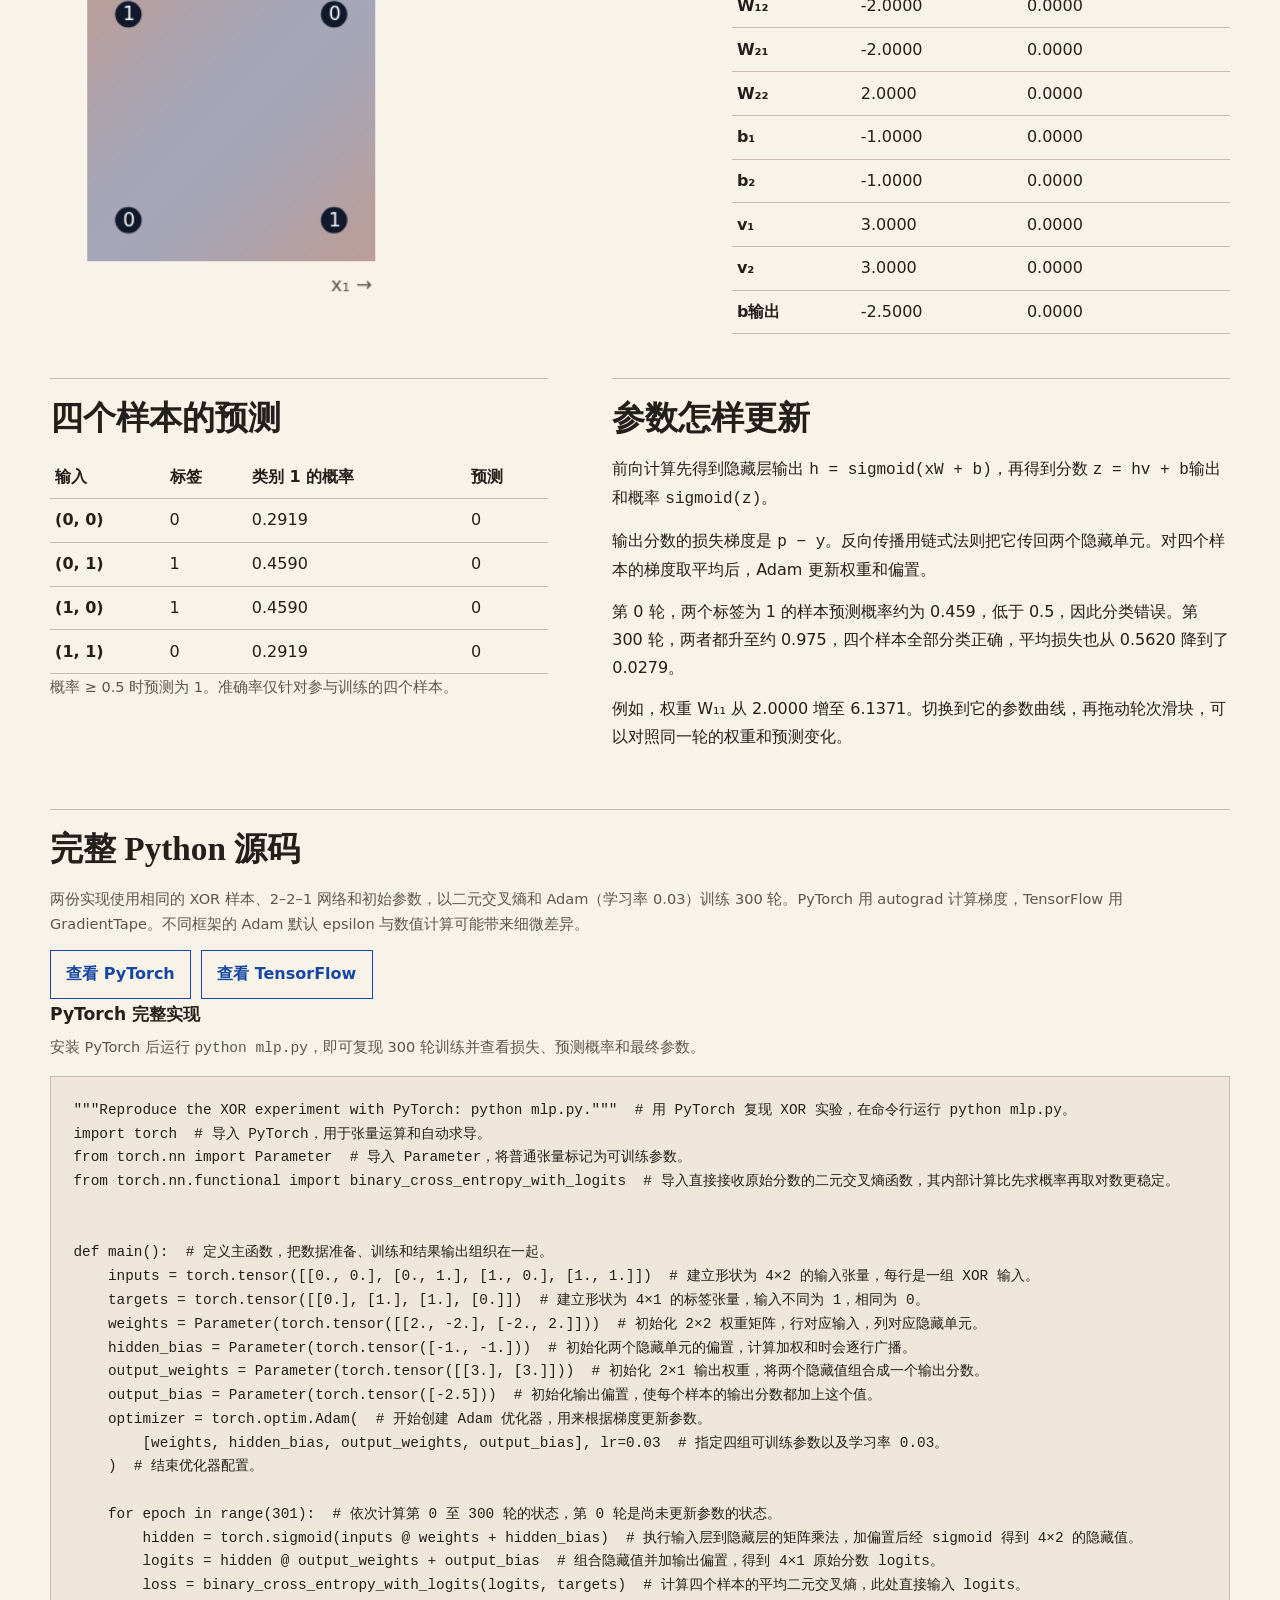
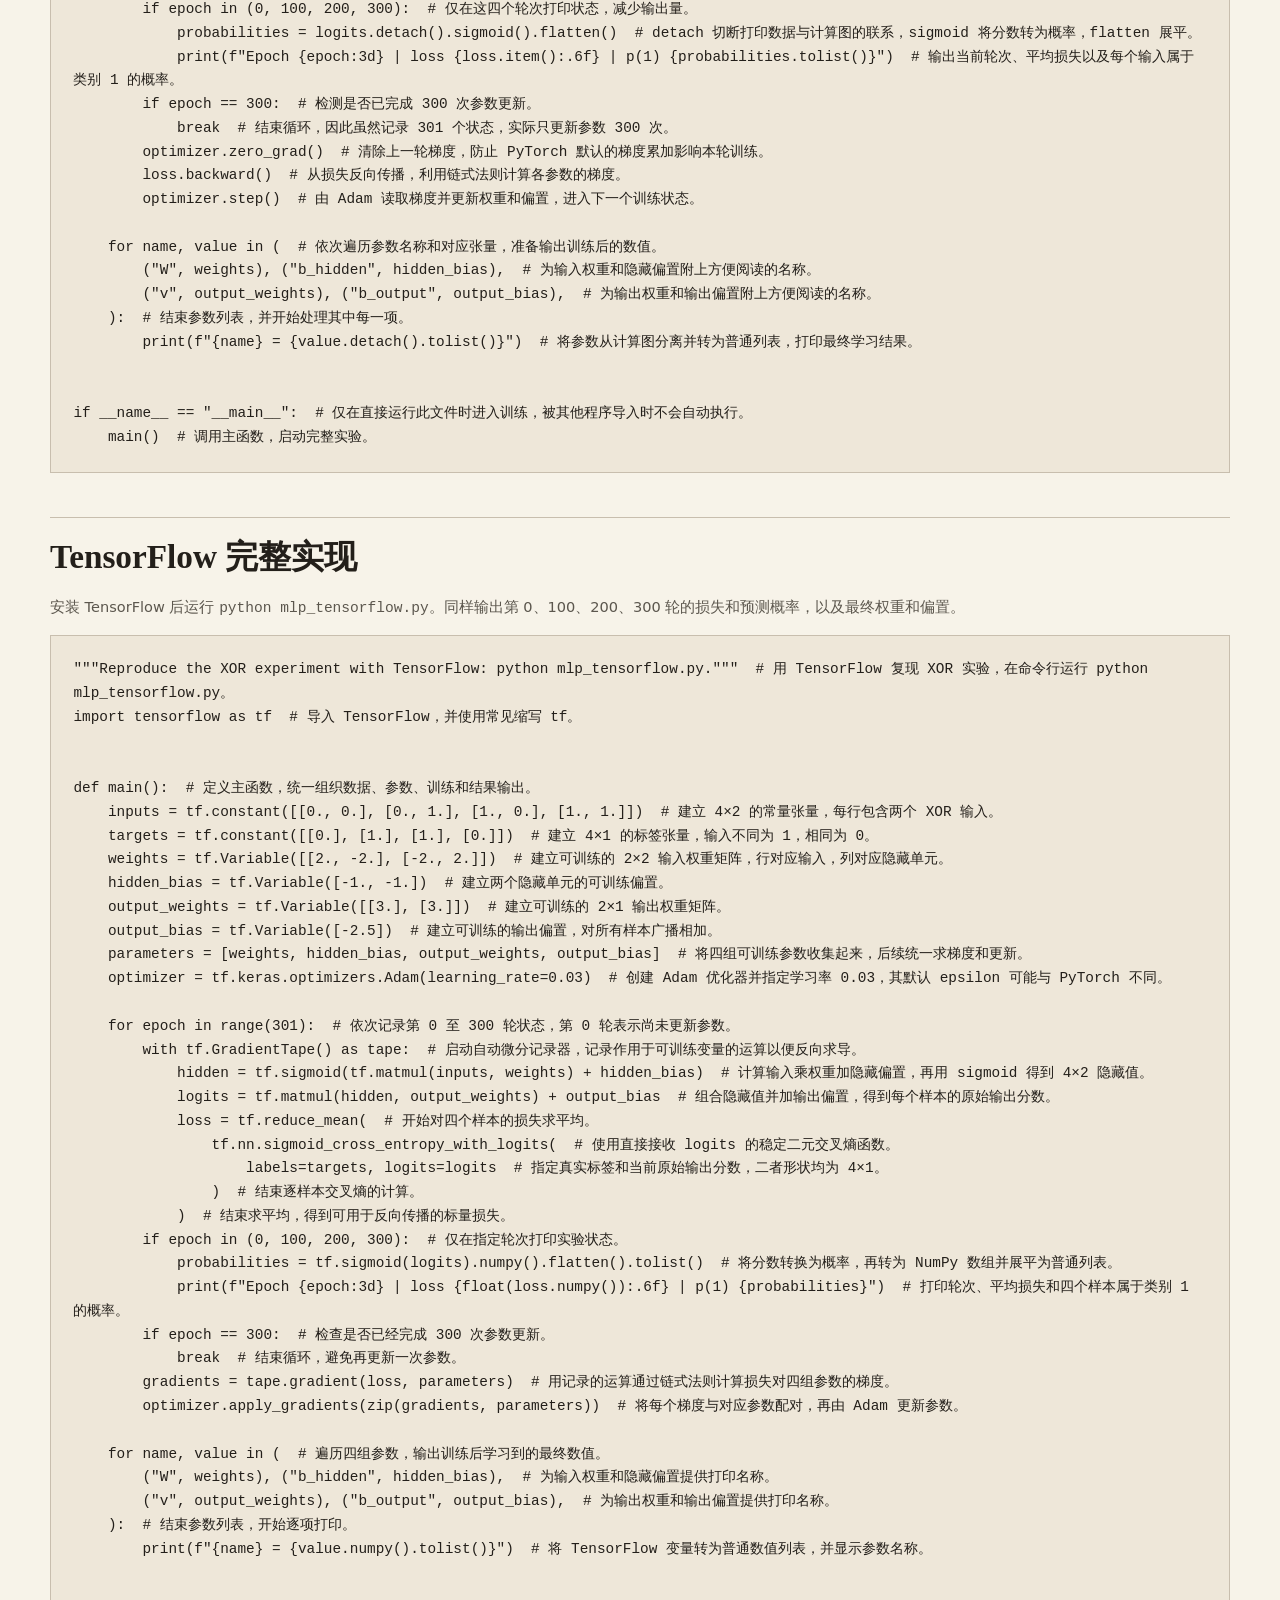
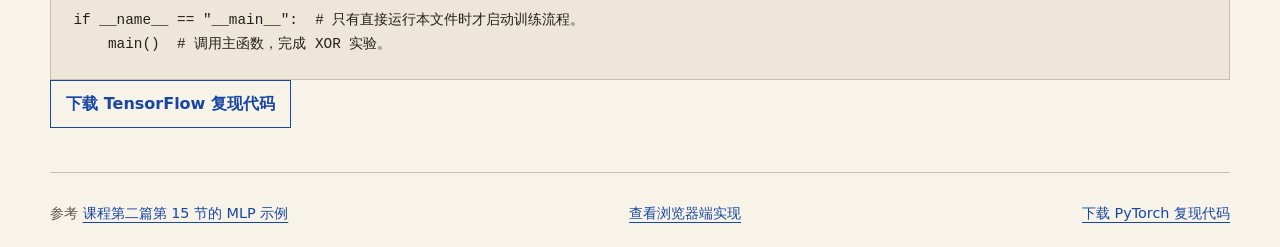
==== commit 78faa8fc: "Add Chinese line-by-line comments to both XOR implementations" ====
--- a/mlp.html
+++ b/mlp.html
@@ -100,90 +100,89 @@
     <nav class="actions" aria-label="Python 源码导航"><a class="button button-outline" href="#pytorch-source">查看 PyTorch</a><a class="button button-outline" href="#tensorflow-source">查看 TensorFlow</a></nav>
     <h3 id="pytorch-source">PyTorch 完整实现</h3>
     <p class="caption">安装 PyTorch 后运行 <code>python mlp.py</code>，即可复现 300 轮训练并查看损失、预测概率和最终参数。</p>
-    <pre><code class="language-python">"""Reproduce the XOR experiment with PyTorch: python mlp.py."""
-import torch
-from torch.nn import Parameter
-from torch.nn.functional import binary_cross_entropy_with_logits
+    <pre><code class="language-python">"""Reproduce the XOR experiment with PyTorch: python mlp.py."""  # 用 PyTorch 复现 XOR 实验，在命令行运行 python mlp.py。
+import torch  # 导入 PyTorch，用于张量运算和自动求导。
+from torch.nn import Parameter  # 导入 Parameter，将普通张量标记为可训练参数。
+from torch.nn.functional import binary_cross_entropy_with_logits  # 导入直接接收原始分数的二元交叉熵函数，其内部计算比先求概率再取对数更稳定。
 
 
-def main():
-    inputs = torch.tensor([[0., 0.], [0., 1.], [1., 0.], [1., 1.]])
-    targets = torch.tensor([[0.], [1.], [1.], [0.]])
-    weights = Parameter(torch.tensor([[2., -2.], [-2., 2.]]))
-    hidden_bias = Parameter(torch.tensor([-1., -1.]))
-    output_weights = Parameter(torch.tensor([[3.], [3.]]))
-    output_bias = Parameter(torch.tensor([-2.5]))
-    optimizer = torch.optim.Adam(
-        [weights, hidden_bias, output_weights, output_bias], lr=0.03
-    )
+def main():  # 定义主函数，把数据准备、训练和结果输出组织在一起。
+    inputs = torch.tensor([[0., 0.], [0., 1.], [1., 0.], [1., 1.]])  # 建立形状为 4×2 的输入张量，每行是一组 XOR 输入。
+    targets = torch.tensor([[0.], [1.], [1.], [0.]])  # 建立形状为 4×1 的标签张量，输入不同为 1，相同为 0。
+    weights = Parameter(torch.tensor([[2., -2.], [-2., 2.]]))  # 初始化 2×2 权重矩阵，行对应输入，列对应隐藏单元。
+    hidden_bias = Parameter(torch.tensor([-1., -1.]))  # 初始化两个隐藏单元的偏置，计算加权和时会逐行广播。
+    output_weights = Parameter(torch.tensor([[3.], [3.]]))  # 初始化 2×1 输出权重，将两个隐藏值组合成一个输出分数。
+    output_bias = Parameter(torch.tensor([-2.5]))  # 初始化输出偏置，使每个样本的输出分数都加上这个值。
+    optimizer = torch.optim.Adam(  # 开始创建 Adam 优化器，用来根据梯度更新参数。
+        [weights, hidden_bias, output_weights, output_bias], lr=0.03  # 指定四组可训练参数以及学习率 0.03。
+    )  # 结束优化器配置。
 
-    for epoch in range(301):
-        hidden = torch.sigmoid(inputs @ weights + hidden_bias)
-        logits = hidden @ output_weights + output_bias
-        loss = binary_cross_entropy_with_logits(logits, targets)
-        if epoch in (0, 100, 200, 300):
-            probabilities = logits.detach().sigmoid().flatten()
-            print(f"Epoch {epoch:3d} | loss {loss.item():.6f} | p(1) {probabilities.tolist()}")
-        if epoch == 300:
-            break
-        optimizer.zero_grad()
-        loss.backward()
-        optimizer.step()
+    for epoch in range(301):  # 依次计算第 0 至 300 轮的状态，第 0 轮是尚未更新参数的状态。
+        hidden = torch.sigmoid(inputs @ weights + hidden_bias)  # 执行输入层到隐藏层的矩阵乘法，加偏置后经 sigmoid 得到 4×2 的隐藏值。
+        logits = hidden @ output_weights + output_bias  # 组合隐藏值并加输出偏置，得到 4×1 原始分数 logits。
+        loss = binary_cross_entropy_with_logits(logits, targets)  # 计算四个样本的平均二元交叉熵，此处直接输入 logits。
+        if epoch in (0, 100, 200, 300):  # 仅在这四个轮次打印状态，减少输出量。
+            probabilities = logits.detach().sigmoid().flatten()  # detach 切断打印数据与计算图的联系，sigmoid 将分数转为概率，flatten 展平。
+            print(f"Epoch {epoch:3d} | loss {loss.item():.6f} | p(1) {probabilities.tolist()}")  # 输出当前轮次、平均损失以及每个输入属于类别 1 的概率。
+        if epoch == 300:  # 检测是否已完成 300 次参数更新。
+            break  # 结束循环，因此虽然记录 301 个状态，实际只更新参数 300 次。
+        optimizer.zero_grad()  # 清除上一轮梯度，防止 PyTorch 默认的梯度累加影响本轮训练。
+        loss.backward()  # 从损失反向传播，利用链式法则计算各参数的梯度。
+        optimizer.step()  # 由 Adam 读取梯度并更新权重和偏置，进入下一个训练状态。
 
-    for name, value in (
-        ("W", weights), ("b_hidden", hidden_bias),
-        ("v", output_weights), ("b_output", output_bias),
-    ):
-        print(f"{name} = {value.detach().tolist()}")
+    for name, value in (  # 依次遍历参数名称和对应张量，准备输出训练后的数值。
+        ("W", weights), ("b_hidden", hidden_bias),  # 为输入权重和隐藏偏置附上方便阅读的名称。
+        ("v", output_weights), ("b_output", output_bias),  # 为输出权重和输出偏置附上方便阅读的名称。
+    ):  # 结束参数列表，并开始处理其中每一项。
+        print(f"{name} = {value.detach().tolist()}")  # 将参数从计算图分离并转为普通列表，打印最终学习结果。
 
 
-if __name__ == "__main__":
-    main()
-</code></pre>
+if __name__ == "__main__":  # 仅在直接运行此文件时进入训练，被其他程序导入时不会自动执行。
+    main()  # 调用主函数，启动完整实验。</code></pre>
   </section>
   <section class="panel python-source" id="tensorflow-source" aria-labelledby="tensorflow-title">
     <h2 id="tensorflow-title">TensorFlow 完整实现</h2>
     <p class="caption">安装 TensorFlow 后运行 <code>python mlp_tensorflow.py</code>。同样输出第 0、100、200、300 轮的损失和预测概率，以及最终权重和偏置。</p>
-    <pre><code class="language-python">"""Reproduce the XOR experiment with TensorFlow: python mlp_tensorflow.py."""
-import tensorflow as tf
+    <pre><code class="language-python">"""Reproduce the XOR experiment with TensorFlow: python mlp_tensorflow.py."""  # 用 TensorFlow 复现 XOR 实验，在命令行运行 python mlp_tensorflow.py。
+import tensorflow as tf  # 导入 TensorFlow，并使用常见缩写 tf。
 
 
-def main():
-    inputs = tf.constant([[0., 0.], [0., 1.], [1., 0.], [1., 1.]])
-    targets = tf.constant([[0.], [1.], [1.], [0.]])
-    weights = tf.Variable([[2., -2.], [-2., 2.]])
-    hidden_bias = tf.Variable([-1., -1.])
-    output_weights = tf.Variable([[3.], [3.]])
-    output_bias = tf.Variable([-2.5])
-    parameters = [weights, hidden_bias, output_weights, output_bias]
-    optimizer = tf.keras.optimizers.Adam(learning_rate=0.03)
+def main():  # 定义主函数，统一组织数据、参数、训练和结果输出。
+    inputs = tf.constant([[0., 0.], [0., 1.], [1., 0.], [1., 1.]])  # 建立 4×2 的常量张量，每行包含两个 XOR 输入。
+    targets = tf.constant([[0.], [1.], [1.], [0.]])  # 建立 4×1 的标签张量，输入不同为 1，相同为 0。
+    weights = tf.Variable([[2., -2.], [-2., 2.]])  # 建立可训练的 2×2 输入权重矩阵，行对应输入，列对应隐藏单元。
+    hidden_bias = tf.Variable([-1., -1.])  # 建立两个隐藏单元的可训练偏置。
+    output_weights = tf.Variable([[3.], [3.]])  # 建立可训练的 2×1 输出权重矩阵。
+    output_bias = tf.Variable([-2.5])  # 建立可训练的输出偏置，对所有样本广播相加。
+    parameters = [weights, hidden_bias, output_weights, output_bias]  # 将四组可训练参数收集起来，后续统一求梯度和更新。
+    optimizer = tf.keras.optimizers.Adam(learning_rate=0.03)  # 创建 Adam 优化器并指定学习率 0.03，其默认 epsilon 可能与 PyTorch 不同。
 
-    for epoch in range(301):
-        with tf.GradientTape() as tape:
-            hidden = tf.sigmoid(tf.matmul(inputs, weights) + hidden_bias)
-            logits = tf.matmul(hidden, output_weights) + output_bias
-            loss = tf.reduce_mean(
-                tf.nn.sigmoid_cross_entropy_with_logits(
-                    labels=targets, logits=logits
-                )
-            )
-        if epoch in (0, 100, 200, 300):
-            probabilities = tf.sigmoid(logits).numpy().flatten().tolist()
-            print(f"Epoch {epoch:3d} | loss {float(loss.numpy()):.6f} | p(1) {probabilities}")
-        if epoch == 300:
-            break
-        gradients = tape.gradient(loss, parameters)
-        optimizer.apply_gradients(zip(gradients, parameters))
+    for epoch in range(301):  # 依次记录第 0 至 300 轮状态，第 0 轮表示尚未更新参数。
+        with tf.GradientTape() as tape:  # 启动自动微分记录器，记录作用于可训练变量的运算以便反向求导。
+            hidden = tf.sigmoid(tf.matmul(inputs, weights) + hidden_bias)  # 计算输入乘权重加隐藏偏置，再用 sigmoid 得到 4×2 隐藏值。
+            logits = tf.matmul(hidden, output_weights) + output_bias  # 组合隐藏值并加输出偏置，得到每个样本的原始输出分数。
+            loss = tf.reduce_mean(  # 开始对四个样本的损失求平均。
+                tf.nn.sigmoid_cross_entropy_with_logits(  # 使用直接接收 logits 的稳定二元交叉熵函数。
+                    labels=targets, logits=logits  # 指定真实标签和当前原始输出分数，二者形状均为 4×1。
+                )  # 结束逐样本交叉熵的计算。
+            )  # 结束求平均，得到可用于反向传播的标量损失。
+        if epoch in (0, 100, 200, 300):  # 仅在指定轮次打印实验状态。
+            probabilities = tf.sigmoid(logits).numpy().flatten().tolist()  # 将分数转换为概率，再转为 NumPy 数组并展平为普通列表。
+            print(f"Epoch {epoch:3d} | loss {float(loss.numpy()):.6f} | p(1) {probabilities}")  # 打印轮次、平均损失和四个样本属于类别 1 的概率。
+        if epoch == 300:  # 检查是否已经完成 300 次参数更新。
+            break  # 结束循环，避免再更新一次参数。
+        gradients = tape.gradient(loss, parameters)  # 用记录的运算通过链式法则计算损失对四组参数的梯度。
+        optimizer.apply_gradients(zip(gradients, parameters))  # 将每个梯度与对应参数配对，再由 Adam 更新参数。
 
-    for name, value in (
-        ("W", weights), ("b_hidden", hidden_bias),
-        ("v", output_weights), ("b_output", output_bias),
-    ):
-        print(f"{name} = {value.numpy().tolist()}")
+    for name, value in (  # 遍历四组参数，输出训练后学习到的最终数值。
+        ("W", weights), ("b_hidden", hidden_bias),  # 为输入权重和隐藏偏置提供打印名称。
+        ("v", output_weights), ("b_output", output_bias),  # 为输出权重和输出偏置提供打印名称。
+    ):  # 结束参数列表，开始逐项打印。
+        print(f"{name} = {value.numpy().tolist()}")  # 将 TensorFlow 变量转为普通数值列表，并显示参数名称。
 
 
-if __name__ == "__main__":
-    main()</code></pre>
+if __name__ == "__main__":  # 只有直接运行本文件时才启动训练流程。
+    main()  # 调用主函数，完成 XOR 实验。</code></pre>
     <a class="button button-outline" href="mlp_tensorflow.py" download>下载 TensorFlow 复现代码</a>
   </section>
   <footer class="footer sources"><span>参考 <a href="https://zhumy.github.io/Introduction_to_Artificial_Intelligence/#v7-p034c">课程第二篇第 15 节的 MLP 示例</a></span><a href="mlp.js">查看浏览器端实现</a><a href="mlp.py" download>下载 PyTorch 复现代码</a></footer>
